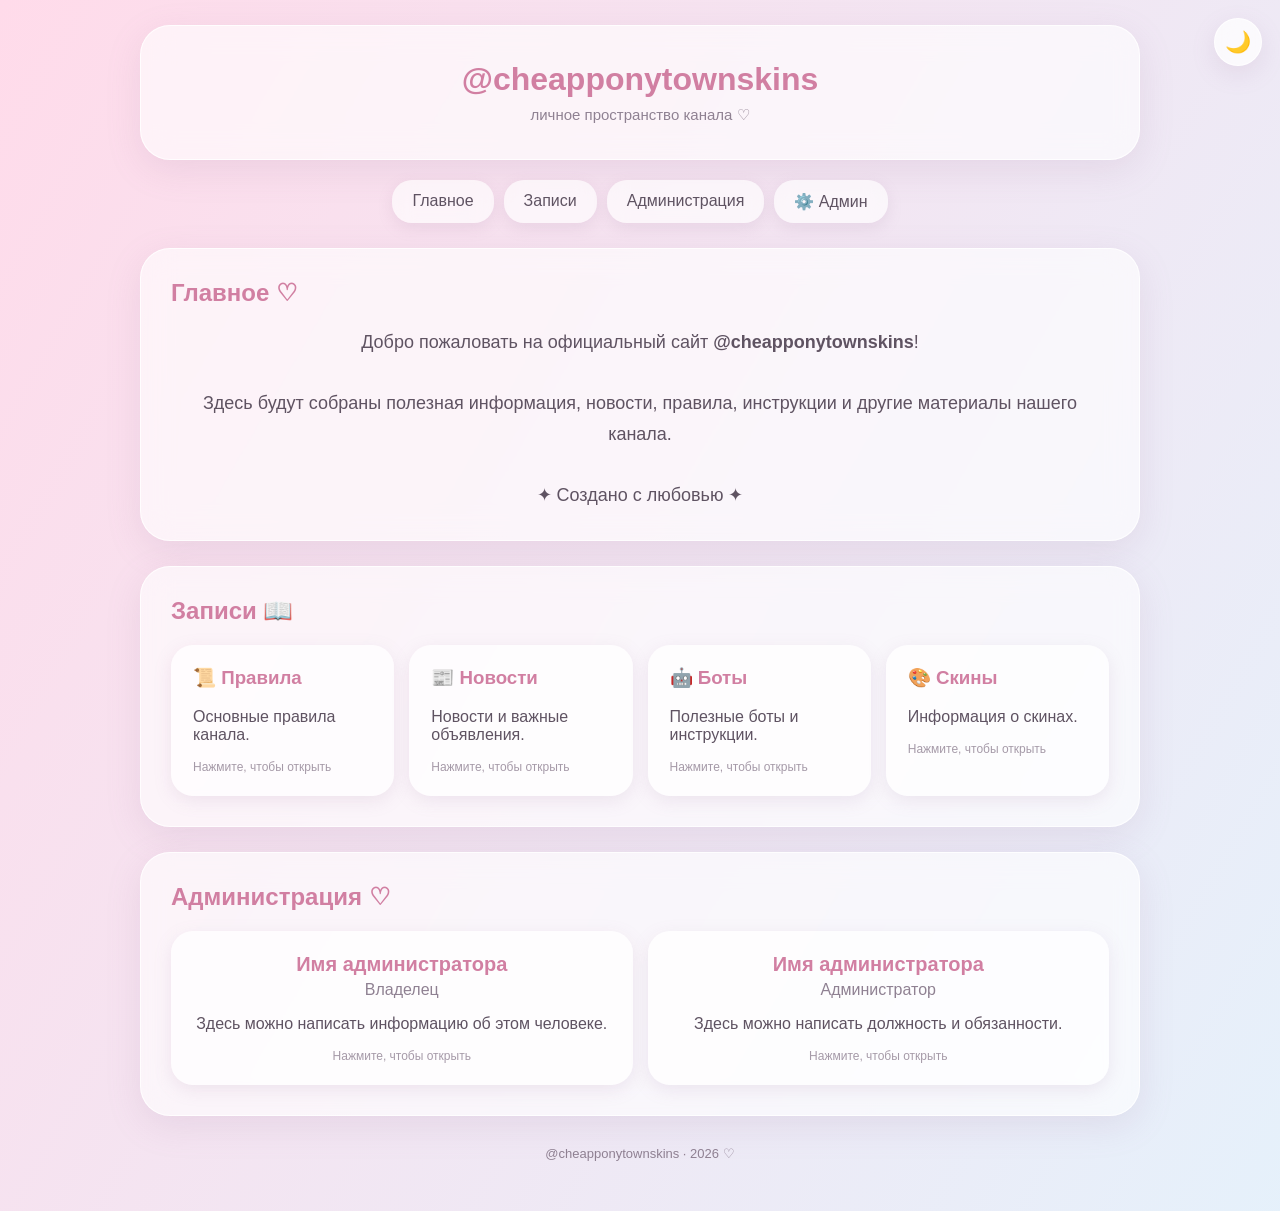
==== index.html @ 841c79da "Update index.html" ====
<!DOCTYPE html>
<html lang="ru">

<head>

<meta charset="UTF-8">
<meta name="viewport" content="width=device-width, initial-scale=1.0">

<title>@cheapponytownskins</title>

<style>

/* =========================
   ОСНОВНЫЕ ПЕРЕМЕННЫЕ
========================= */

* {
    box-sizing: border-box;
}

html {
    scroll-behavior: smooth;
}

:root {

    --bg1: #ffdbea;
    --bg2: #dff6ff;
    --bg3: #eadfff;
    --bg4: #ffe0ee;
    --bg5: #d8f5ff;

    --text: #5f5362;
    --primary: #d17fa2;
    --secondary: #8f8192;

    --glass: rgba(255,255,255,.62);
    --glass-strong: rgba(255,255,255,.75);

    --card: rgba(255,255,255,.72);

    --nav: rgba(255,255,255,.65);

    --popup: rgba(255,255,255,.92);

    --border: rgba(255,255,255,.8);

    --shadow: rgba(160,120,160,.15);
}


/* =========================
   ТЁМНАЯ ТЕМА
========================= */

body.dark {

    --bg1: #130708;
    --bg2: #21090d;
    --bg3: #2d0b10;
    --bg4: #180608;
    --bg5: #090909;

    --text: #dedede;

    --primary: #d65362;

    --secondary: #a9a9a9;

    --glass: rgba(25,25,25,.78);

    --glass-strong: rgba(35,35,35,.90);

    --card: rgba(75,75,75,.85);

    --nav: rgba(45,45,45,.90);

    --popup: rgba(28,28,28,.96);

    --border: rgba(110,110,110,.35);

    --shadow: rgba(0,0,0,.45);
}


/* =========================
   BODY
========================= */

body {

    margin: 0;

    min-height: 100vh;

    font-family: Arial, sans-serif;

    color: var(--text);

    background:
        linear-gradient(
            120deg,
            var(--bg1),
            var(--bg2),
            var(--bg3),
            var(--bg4),
            var(--bg5)
        );

    background-size: 500% 500%;

    animation: waterfall 18s ease infinite;

    transition:
        background .5s,
        color .5s;
}


@keyframes waterfall {

    0% {
        background-position: 0% 50%;
    }

    50% {
        background-position: 100% 50%;
    }

    100% {
        background-position: 0% 50%;
    }

}


/* =========================
   КНОПКА ТЕМЫ
========================= */

.theme-button {

    position: fixed;

    top: 18px;
    right: 18px;

    z-index: 10000;

    width: 48px;
    height: 48px;

    border: 1px solid var(--border);

    border-radius: 50%;

    background: var(--glass-strong);

    backdrop-filter: blur(15px);

    box-shadow:
        0 8px 25px var(--shadow);

    cursor: pointer;

    font-size: 21px;

    transition: .3s;
}


.theme-button:hover {

    transform:
        rotate(15deg)
        scale(1.08);
}


/* =========================
   СТРАНИЦА
========================= */

.page {

    width: min(1000px, 92%);

    margin: auto;

    padding: 25px 0 50px;
}


/* =========================
   HEADER
========================= */

header {

    text-align: center;

    padding: 35px 20px;

    margin-bottom: 20px;

    background: var(--glass);

    border: 1px solid var(--border);

    border-radius: 30px;

    box-shadow:
        0 10px 35px var(--shadow);

    backdrop-filter: blur(15px);
}


.logo {

    font-size: 32px;

    font-weight: bold;

    color: var(--primary);

    margin-bottom: 8px;
}


.subtitle {

    color: var(--secondary);

    font-size: 15px;
}


/* =========================
   НАВИГАЦИЯ
========================= */

nav {

    display: flex;

    justify-content: center;

    flex-wrap: wrap;

    gap: 10px;

    margin: 20px 0;
}


nav a {

    text-decoration: none;

    color: var(--text);

    background: var(--nav);

    padding: 12px 20px;

    border-radius: 20px;

    transition: .25s;

    box-shadow:
        0 5px 15px var(--shadow);

    backdrop-filter: blur(10px);
}


nav a:hover {

    transform:
        translateY(-3px);

    background:
        var(--glass-strong);

    color:
        var(--primary);
}


/* =========================
   СЕКЦИИ
========================= */

section {

    margin-top: 25px;

    padding: 30px;

    background: var(--glass);

    border: 1px solid var(--border);

    border-radius: 30px;

    box-shadow:
        0 10px 35px var(--shadow);

    backdrop-filter: blur(15px);
}


h2 {

    margin-top: 0;

    color: var(--primary);
}


.welcome {

    text-align: center;

    font-size: 18px;

    line-height: 1.7;
}


/* =========================
   КАРТОЧКИ
========================= */

.cards {

    display: grid;

    grid-template-columns:
        repeat(
            auto-fit,
            minmax(220px, 1fr)
        );

    gap: 15px;
}


.card {

    padding: 22px;

    background: var(--card);

    border-radius: 22px;

    transition: .3s;

    cursor: pointer;

    box-shadow:
        0 5px 18px var(--shadow);
}


.card:hover {

    transform:
        translateY(-5px);

    box-shadow:
        0 12px 28px var(--shadow);
}


.card h3 {

    margin-top: 0;

    color: var(--primary);
}


.card::after {

    content:
        "Нажмите, чтобы открыть";

    display: block;

    margin-top: 15px;

    font-size: 12px;

    color: var(--secondary);

    opacity: .8;
}


/* =========================
   АДМИНИСТРАЦИЯ
========================= */

.admin {

    text-align: center;
}


.admin-name {

    font-size: 20px;

    font-weight: bold;

    color: var(--primary);
}


.position {

    margin-top: 5px;

    color: var(--secondary);
}


/* =========================
   ВСПЛЫВАЮЩЕЕ ОКНО
========================= */

.popup {

    position: fixed;

    inset: 0;

    display: none;

    align-items: center;

    justify-content: center;

    padding: 20px;

    z-index: 9999;

    background:
        rgba(0,0,0,.28);

    backdrop-filter:
        blur(12px);
}


.popup.active {

    display: flex;
}


.popup-window {

    width:
        min(750px, 100%);

    max-height:
        85vh;

    overflow: hidden;

    background:
        var(--popup);

    border:
        1px solid var(--border);

    border-radius:
        30px;

    box-shadow:
        0 20px 70px var(--shadow);

    backdrop-filter:
        blur(25px);

    animation:
        popupOpen .25s ease;
}


@keyframes popupOpen {

    from {

        opacity: 0;

        transform:
            scale(.9)
            translateY(20px);
    }

    to {

        opacity: 1;

        transform:
            scale(1)
            translateY(0);
    }

}


.popup-header {

    display: flex;

    align-items: center;

    justify-content: space-between;

    padding: 20px 25px;

    border-bottom:
        1px solid var(--border);
}


.popup-title {

    margin: 0;

    color: var(--primary);

    font-size: 22px;
}


.close {

    width: 38px;

    height: 38px;

    border: none;

    border-radius: 50%;

    background: var(--card);

    color: var(--text);

    font-size: 20px;

    cursor: pointer;

    transition: .2s;
}


.close:hover {

    background: var(--primary);

    color: white;

    transform:
        rotate(90deg);
}


.popup-content {

    padding: 25px;

    overflow-y: auto;

    max-height:
        calc(85vh - 85px);

    line-height: 1.75;

    font-size: 15px;

    color: var(--text);
}


.rules h4 {

    color: var(--primary);

    margin-bottom: 5px;
}


.rules p {

    margin-top: 5px;
}


.rule-number {

    color: var(--primary);

    font-weight: bold;
}


/* =========================
   АДМИН-ВХОД
========================= */

.admin-login {

    position: fixed;

    inset: 0;

    display: none;

    align-items: center;

    justify-content: center;

    z-index: 20000;

    padding: 20px;

    background:
        rgba(0,0,0,.35);

    backdrop-filter:
        blur(15px);
}


.admin-login.active {

    display: flex;
}


.admin-login-box {

    position: relative;

    width:
        min(400px, 100%);

    padding: 30px;

    text-align: center;

    border-radius: 28px;

    background:
        var(--popup);

    border:
        1px solid var(--border);

    box-shadow:
        0 20px 70px var(--shadow);
}


.admin-login-box h2 {

    color: var(--primary);

    margin-top: 0;
}


.admin-login-box p {

    color: var(--secondary);
}


.admin-login-box input {

    width: 100%;

    padding: 14px;

    margin-top: 10px;

    border: none;

    outline: none;

    border-radius: 15px;

    background: var(--card);

    color: var(--text);

    font-size: 15px;
}


.admin-login-button {

    width: 100%;

    padding: 13px;

    margin-top: 15px;

    border: none;

    border-radius: 18px;

    background: var(--primary);

    color: white;

    cursor: pointer;

    font-size: 15px;
}


.admin-close {

    position: absolute;

    top: 12px;

    right: 12px;

    width: 35px;

    height: 35px;

    border: none;

    border-radius: 50%;

    background: var(--card);

    color: var(--text);

    cursor: pointer;

    font-size: 20px;
}


.admin-error {

    display: none;

    margin-top: 12px;

    color: #d65362;

    font-size: 14px;
}


/* =========================
   FOOTER
========================= */

footer {

    text-align: center;

    padding: 30px 10px 0;

    color: var(--secondary);

    font-size: 13px;
}


/* =========================
   МОБИЛЬНАЯ ВЕРСИЯ
========================= */

@media(max-width:600px) {

    .page {
        width: 94%;
    }

    .logo {
        font-size: 25px;
    }

    section {
        padding: 22px;
        border-radius: 24px;
    }

    nav a {
        padding: 10px 15px;
    }

    .theme-button {

        top: 12px;
        right: 12px;

        width: 44px;
        height: 44px;
    }

    .popup {
        padding: 10px;
    }

    .popup-window {
        border-radius: 24px;
    }

    .popup-content {

        padding: 20px;

        font-size: 14px;
    }

}

</style>

</head>


<body>


<!-- =========================
     КНОПКА ТЕМЫ
========================= -->

<button
    class="theme-button"
    id="themeButton"
    onclick="toggleTheme()">

    🌙

</button>



<div class="page">


<!-- =========================
     HEADER
========================= -->

<header>

    <div class="logo">
        @cheapponytownskins
    </div>

    <div class="subtitle">
        личное пространство канала ♡
    </div>

</header>



<!-- =========================
     НАВИГАЦИЯ
========================= -->

<nav>

    <a href="#home">
        Главное
    </a>

    <a href="#posts">
        Записи
    </a>

    <a href="#admins">
        Администрация
    </a>

    <a
        href="#"
        onclick="openAdminLogin(); return false;">

        ⚙️ Админ

    </a>

</nav>



<!-- =========================
     ГЛАВНАЯ
========================= -->

<section id="home">

    <h2>
        Главное ♡
    </h2>

    <div class="welcome">

        Добро пожаловать на официальный сайт
        <b>@cheapponytownskins</b>!

        <br><br>

        Здесь будут собраны полезная информация,
        новости, правила, инструкции и другие
        материалы нашего канала.

        <br><br>

        ✦ Создано с любовью ✦

    </div>

</section>



<!-- =========================
     ЗАПИСИ
========================= -->

<section id="posts">

    <h2>
        Записи 📖
    </h2>


    <div class="cards">


        <!-- ПРАВИЛА -->

        <div
            class="card"
            onclick="openPopup('rules')">

            <h3>
                📜 Правила
            </h3>

            <p>
                Основные правила канала.
            </p>

        </div>



        <!-- НОВОСТИ -->

        <div
            class="card"
            onclick="openPopup('news')">

            <h3>
                📰 Новости
            </h3>

            <p>
                Новости и важные объявления.
            </p>

        </div>



        <!-- БОТЫ -->

        <div
            class="card"
            onclick="openPopup('bots')">

            <h3>
                🤖 Боты
            </h3>

            <p>
                Полезные боты и инструкции.
            </p>

        </div>



        <!-- СКИНЫ -->

        <div
            class="card"
            onclick="openPopup('skins')">

            <h3>
                🎨 Скины
            </h3>

            <p>
                Информация о скинах.
            </p>

        </div>


    </div>

</section>



<!-- =========================
     АДМИНИСТРАЦИЯ
========================= -->

<section id="admins">

    <h2>
        Администрация ♡
    </h2>


    <div class="cards">


        <div class="card admin">

            <div class="admin-name">
                Имя администратора
            </div>

            <div class="position">
                Владелец
            </div>

            <p>
                Здесь можно написать информацию
                об этом человеке.
            </p>

        </div>



        <div class="card admin">

            <div class="admin-name">
                Имя администратора
            </div>

            <div class="position">
                Администратор
            </div>

            <p>
                Здесь можно написать должность
                и обязанности.
            </p>

        </div>


    </div>

</section>



<footer>

    @cheapponytownskins · 2026 ♡

</footer>


</div>



<!-- =========================
     ОКНО КАРТОЧЕК
========================= -->

<div
    class="popup"
    id="popup"
    onclick="closeOutside(event)">


    <div class="popup-window">


        <div class="popup-header">

            <h3
                class="popup-title"
                id="popupTitle">
            </h3>


            <button
                class="close"
                onclick="closePopup()">

                ×

            </button>

        </div>


        <div
            class="popup-content"
            id="popupContent">
        </div>


    </div>

</div>



<!-- =========================
     АДМИН-ВХОД
========================= -->

<div
    id="adminLogin"
    class="admin-login">


    <div class="admin-login-box">


        <button
            class="admin-close"
            onclick="closeAdminLogin
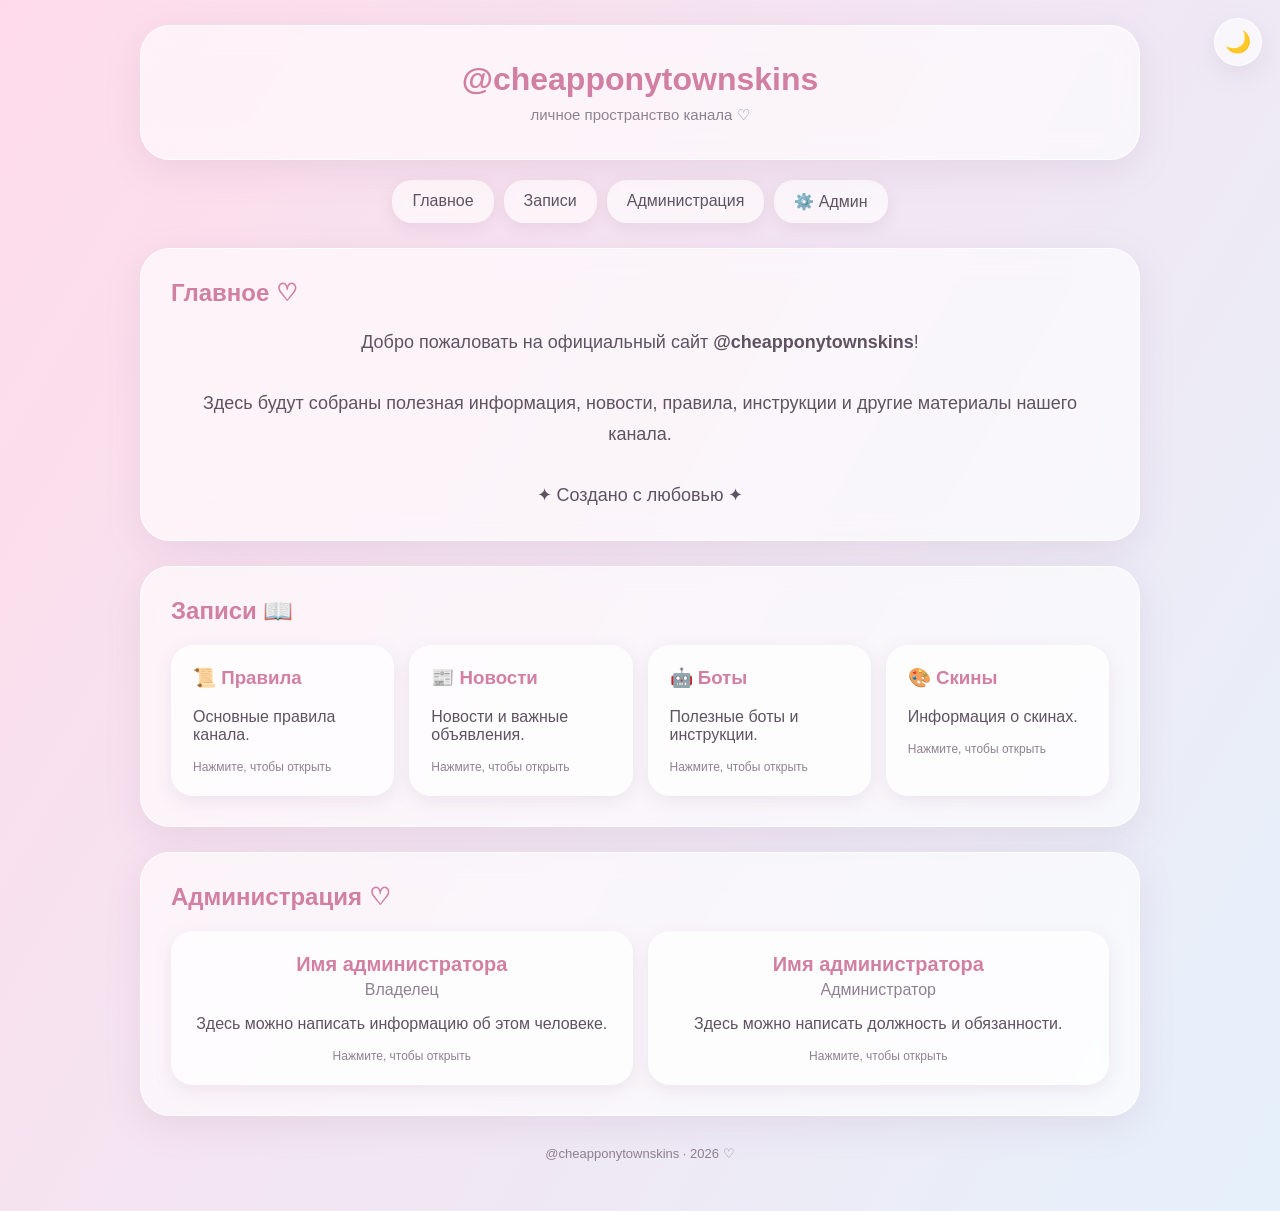
==== commit 4ba9d61c: "Update index.html" ====
--- a/index.html
+++ b/index.html
@@ -1,6 +1,5 @@
 <!DOCTYPE html>
 <html lang="ru">
-
 <head>
 
 <meta charset="UTF-8">
@@ -10,10 +9,6 @@
 
 <style>
 
-/* =========================
-   ОСНОВНЫЕ ПЕРЕМЕННЫЕ
-========================= */
-
 * {
     box-sizing: border-box;
 }
@@ -24,78 +19,53 @@
 
 :root {
 
-    --bg1: #ffdbea;
-    --bg2: #dff6ff;
-    --bg3: #eadfff;
-    --bg4: #ffe0ee;
-    --bg5: #d8f5ff;
-
-    --text: #5f5362;
-    --primary: #d17fa2;
-    --secondary: #8f8192;
-
-    --glass: rgba(255,255,255,.62);
-    --glass-strong: rgba(255,255,255,.75);
-
-    --card: rgba(255,255,255,.72);
-
-    --nav: rgba(255,255,255,.65);
-
-    --popup: rgba(255,255,255,.92);
-
-    --border: rgba(255,255,255,.8);
-
-    --shadow: rgba(160,120,160,.15);
-}
-
-
-/* =========================
-   ТЁМНАЯ ТЕМА
-========================= */
+    --bg1:#ffdbea;
+    --bg2:#dff6ff;
+    --bg3:#eadfff;
+    --bg4:#ffe0ee;
+    --bg5:#d8f5ff;
+
+    --text:#5f5362;
+    --primary:#d17fa2;
+    --secondary:#8f8192;
+
+    --glass:rgba(255,255,255,.62);
+    --card:rgba(255,255,255,.72);
+    --popup:rgba(255,255,255,.94);
+
+    --border:rgba(255,255,255,.8);
+    --shadow:rgba(160,120,160,.15);
+}
 
 body.dark {
 
-    --bg1: #130708;
-    --bg2: #21090d;
-    --bg3: #2d0b10;
-    --bg4: #180608;
-    --bg5: #090909;
-
-    --text: #dedede;
-
-    --primary: #d65362;
-
-    --secondary: #a9a9a9;
-
-    --glass: rgba(25,25,25,.78);
-
-    --glass-strong: rgba(35,35,35,.90);
-
-    --card: rgba(75,75,75,.85);
-
-    --nav: rgba(45,45,45,.90);
-
-    --popup: rgba(28,28,28,.96);
-
-    --border: rgba(110,110,110,.35);
-
-    --shadow: rgba(0,0,0,.45);
-}
-
-
-/* =========================
-   BODY
-========================= */
+    --bg1:#130708;
+    --bg2:#21090d;
+    --bg3:#2d0b10;
+    --bg4:#180608;
+    --bg5:#090909;
+
+    --text:#dedede;
+    --primary:#d65362;
+    --secondary:#aaa;
+
+    --glass:rgba(25,25,25,.82);
+    --card:rgba(75,75,75,.88);
+    --popup:rgba(28,28,28,.97);
+
+    --border:rgba(120,120,120,.35);
+    --shadow:rgba(0,0,0,.5);
+}
 
 body {
 
-    margin: 0;
-
-    min-height: 100vh;
-
-    font-family: Arial, sans-serif;
-
-    color: var(--text);
+    margin:0;
+
+    min-height:100vh;
+
+    font-family:Arial,sans-serif;
+
+    color:var(--text);
 
     background:
         linear-gradient(
@@ -107,30 +77,26 @@
             var(--bg5)
         );
 
-    background-size: 500% 500%;
-
-    animation: waterfall 18s ease infinite;
-
-    transition:
-        background .5s,
-        color .5s;
-}
-
-
-@keyframes waterfall {
+    background-size:500% 500%;
+
+    animation:bgAnimation 18s ease infinite;
+
+    transition:.4s;
+}
+
+@keyframes bgAnimation {
 
     0% {
-        background-position: 0% 50%;
+        background-position:0% 50%;
     }
 
     50% {
-        background-position: 100% 50%;
+        background-position:100% 50%;
     }
 
     100% {
-        background-position: 0% 50%;
-    }
-
+        background-position:0% 50%;
+    }
 }
 
 
@@ -138,56 +104,55 @@
    КНОПКА ТЕМЫ
 ========================= */
 
-.theme-button {
-
-    position: fixed;
-
-    top: 18px;
-    right: 18px;
-
-    z-index: 10000;
-
-    width: 48px;
-    height: 48px;
-
-    border: 1px solid var(--border);
-
-    border-radius: 50%;
-
-    background: var(--glass-strong);
-
-    backdrop-filter: blur(15px);
+#themeButton {
+
+    position:fixed;
+
+    top:18px;
+    right:18px;
+
+    z-index:10000;
+
+    width:48px;
+    height:48px;
+
+    border:1px solid var(--border);
+
+    border-radius:50%;
+
+    background:var(--glass);
+
+    color:var(--text);
+
+    font-size:21px;
+
+    cursor:pointer;
+
+    backdrop-filter:blur(15px);
 
     box-shadow:
         0 8px 25px var(--shadow);
 
-    cursor: pointer;
-
-    font-size: 21px;
-
-    transition: .3s;
-}
-
-
-.theme-button:hover {
-
-    transform:
-        rotate(15deg)
-        scale(1.08);
+    transition:.3s;
+}
+
+#themeButton:hover {
+
+    transform:scale(1.08);
 }
 
 
 /* =========================
-   СТРАНИЦА
+   PAGE
 ========================= */
 
 .page {
 
-    width: min(1000px, 92%);
-
-    margin: auto;
-
-    padding: 25px 0 50px;
+    width:min(1000px,92%);
+
+    margin:auto;
+
+    padding:25px 0 50px;
 }
 
 
@@ -197,571 +162,461 @@
 
 header {
 
-    text-align: center;
-
-    padding: 35px 20px;
-
-    margin-bottom: 20px;
-
-    background: var(--glass);
-
-    border: 1px solid var(--border);
-
-    border-radius: 30px;
+    text-align:center;
+
+    padding:35px 20px;
+
+    margin-bottom:20px;
+
+    background:var(--glass);
+
+    border:1px solid var(--border);
+
+    border-radius:30px;
 
     box-shadow:
         0 10px 35px var(--shadow);
 
-    backdrop-filter: blur(15px);
-}
-
+    backdrop-filter:blur(15px);
+}
 
 .logo {
 
-    font-size: 32px;
-
-    font-weight: bold;
-
-    color: var(--primary);
-
-    margin-bottom: 8px;
-}
-
+    font-size:32px;
+
+    font-weight:bold;
+
+    color:var(--primary);
+
+    margin-bottom:8px;
+}
 
 .subtitle {
 
-    color: var(--secondary);
-
-    font-size: 15px;
+    color:var(--secondary);
+
+    font-size:15px;
 }
 
 
 /* =========================
-   НАВИГАЦИЯ
+   NAV
 ========================= */
 
 nav {
 
-    display: flex;
-
-    justify-content: center;
-
-    flex-wrap: wrap;
-
-    gap: 10px;
-
-    margin: 20px 0;
-}
-
+    display:flex;
+
+    justify-content:center;
+
+    flex-wrap:wrap;
+
+    gap:10px;
+
+    margin:20px 0;
+}
 
 nav a {
 
-    text-decoration: none;
-
-    color: var(--text);
-
-    background: var(--nav);
-
-    padding: 12px 20px;
-
-    border-radius: 20px;
-
-    transition: .25s;
+    text-decoration:none;
+
+    color:var(--text);
+
+    background:var(--glass);
+
+    padding:12px 20px;
+
+    border-radius:20px;
 
     box-shadow:
         0 5px 15px var(--shadow);
 
-    backdrop-filter: blur(10px);
-}
-
+    backdrop-filter:blur(10px);
+
+    transition:.25s;
+}
 
 nav a:hover {
 
-    transform:
-        translateY(-3px);
-
-    background:
-        var(--glass-strong);
-
-    color:
-        var(--primary);
+    transform:translateY(-3px);
+
+    color:var(--primary);
 }
 
 
 /* =========================
-   СЕКЦИИ
+   SECTIONS
 ========================= */
 
 section {
 
-    margin-top: 25px;
-
-    padding: 30px;
-
-    background: var(--glass);
-
-    border: 1px solid var(--border);
-
-    border-radius: 30px;
+    margin-top:25px;
+
+    padding:30px;
+
+    background:var(--glass);
+
+    border:1px solid var(--border);
+
+    border-radius:30px;
 
     box-shadow:
         0 10px 35px var(--shadow);
 
-    backdrop-filter: blur(15px);
-}
-
+    backdrop-filter:blur(15px);
+}
 
 h2 {
 
-    margin-top: 0;
-
-    color: var(--primary);
-}
-
+    margin-top:0;
+
+    color:var(--primary);
+}
 
 .welcome {
 
-    text-align: center;
-
-    font-size: 18px;
-
-    line-height: 1.7;
+    text-align:center;
+
+    font-size:18px;
+
+    line-height:1.7;
 }
 
 
 /* =========================
-   КАРТОЧКИ
+   CARDS
 ========================= */
 
 .cards {
 
-    display: grid;
+    display:grid;
 
     grid-template-columns:
         repeat(
             auto-fit,
-            minmax(220px, 1fr)
+            minmax(220px,1fr)
         );
 
-    gap: 15px;
-}
-
+    gap:15px;
+}
 
 .card {
 
-    padding: 22px;
-
-    background: var(--card);
-
-    border-radius: 22px;
-
-    transition: .3s;
-
-    cursor: pointer;
+    padding:22px;
+
+    background:var(--card);
+
+    border-radius:22px;
+
+    cursor:pointer;
+
+    transition:.3s;
 
     box-shadow:
         0 5px 18px var(--shadow);
 }
 
-
 .card:hover {
 
-    transform:
-        translateY(-5px);
+    transform:translateY(-5px);
 
     box-shadow:
         0 12px 28px var(--shadow);
 }
 
-
 .card h3 {
 
-    margin-top: 0;
-
-    color: var(--primary);
-}
-
+    margin-top:0;
+
+    color:var(--primary);
+}
 
 .card::after {
 
-    content:
-        "Нажмите, чтобы открыть";
-
-    display: block;
-
-    margin-top: 15px;
-
-    font-size: 12px;
-
-    color: var(--secondary);
-
-    opacity: .8;
+    content:"Нажмите, чтобы открыть";
+
+    display:block;
+
+    margin-top:15px;
+
+    color:var(--secondary);
+
+    font-size:12px;
 }
 
 
 /* =========================
-   АДМИНИСТРАЦИЯ
+   ADMIN
 ========================= */
 
 .admin {
 
-    text-align: center;
-}
-
+    text-align:center;
+}
 
 .admin-name {
 
-    font-size: 20px;
-
-    font-weight: bold;
-
-    color: var(--primary);
-}
-
+    font-size:20px;
+
+    font-weight:bold;
+
+    color:var(--primary);
+}
 
 .position {
 
-    margin-top: 5px;
-
-    color: var(--secondary);
+    margin-top:5px;
+
+    color:var(--secondary);
 }
 
 
 /* =========================
-   ВСПЛЫВАЮЩЕЕ ОКНО
+   POPUP
 ========================= */
 
 .popup {
 
-    position: fixed;
-
-    inset: 0;
-
-    display: none;
-
-    align-items: center;
-
-    justify-content: center;
-
-    padding: 20px;
-
-    z-index: 9999;
-
-    background:
-        rgba(0,0,0,.28);
-
-    backdrop-filter:
-        blur(12px);
-}
-
+    position:fixed;
+
+    inset:0;
+
+    display:none;
+
+    align-items:center;
+
+    justify-content:center;
+
+    padding:20px;
+
+    z-index:9000;
+
+    background:rgba(0,0,0,.3);
+
+    backdrop-filter:blur(12px);
+}
 
 .popup.active {
 
-    display: flex;
-}
-
+    display:flex;
+}
 
 .popup-window {
 
-    width:
-        min(750px, 100%);
-
-    max-height:
-        85vh;
-
-    overflow: hidden;
-
-    background:
-        var(--popup);
-
-    border:
-        1px solid var(--border);
-
-    border-radius:
-        30px;
+    width:min(750px,100%);
+
+    max-height:85vh;
+
+    overflow:hidden;
+
+    background:var(--popup);
+
+    border:1px solid var(--border);
+
+    border-radius:30px;
 
     box-shadow:
         0 20px 70px var(--shadow);
-
-    backdrop-filter:
-        blur(25px);
-
-    animation:
-        popupOpen .25s ease;
-}
-
-
-@keyframes popupOpen {
-
-    from {
-
-        opacity: 0;
-
-        transform:
-            scale(.9)
-            translateY(20px);
-    }
-
-    to {
-
-        opacity: 1;
-
-        transform:
-            scale(1)
-            translateY(0);
-    }
-
-}
-
+}
 
 .popup-header {
 
-    display: flex;
-
-    align-items: center;
-
-    justify-content: space-between;
-
-    padding: 20px 25px;
+    display:flex;
+
+    align-items:center;
+
+    justify-content:space-between;
+
+    padding:20px 25px;
 
     border-bottom:
         1px solid var(--border);
 }
 
-
 .popup-title {
 
-    margin: 0;
-
-    color: var(--primary);
-
-    font-size: 22px;
-}
-
+    margin:0;
+
+    color:var(--primary);
+}
 
 .close {
 
-    width: 38px;
-
-    height: 38px;
-
-    border: none;
-
-    border-radius: 50%;
-
-    background: var(--card);
-
-    color: var(--text);
-
-    font-size: 20px;
-
-    cursor: pointer;
-
-    transition: .2s;
-}
-
-
-.close:hover {
-
-    background: var(--primary);
-
-    color: white;
-
-    transform:
-        rotate(90deg);
-}
-
+    width:38px;
+
+    height:38px;
+
+    border:0;
+
+    border-radius:50%;
+
+    background:var(--card);
+
+    color:var(--text);
+
+    font-size:20px;
+
+    cursor:pointer;
+}
 
 .popup-content {
 
-    padding: 25px;
-
-    overflow-y: auto;
+    padding:25px;
+
+    overflow-y:auto;
 
     max-height:
-        calc(85vh - 85px);
-
-    line-height: 1.75;
-
-    font-size: 15px;
-
-    color: var(--text);
-}
-
+        calc(85vh - 80px);
+
+    line-height:1.7;
+}
 
 .rules h4 {
 
-    color: var(--primary);
-
-    margin-bottom: 5px;
-}
-
-
-.rules p {
-
-    margin-top: 5px;
-}
-
+    color:var(--primary);
+
+    margin-bottom:5px;
+}
 
 .rule-number {
 
-    color: var(--primary);
-
-    font-weight: bold;
+    color:var(--primary);
+
+    font-weight:bold;
 }
 
 
 /* =========================
-   АДМИН-ВХОД
+   ADMIN LOGIN
 ========================= */
 
-.admin-login {
-
-    position: fixed;
-
-    inset: 0;
-
-    display: none;
-
-    align-items: center;
-
-    justify-content: center;
-
-    z-index: 20000;
-
-    padding: 20px;
-
-    background:
-        rgba(0,0,0,.35);
-
-    backdrop-filter:
-        blur(15px);
-}
-
-
-.admin-login.active {
-
-    display: flex;
-}
-
-
-.admin-login-box {
-
-    position: relative;
-
-    width:
-        min(400px, 100%);
-
-    padding: 30px;
-
-    text-align: center;
-
-    border-radius: 28px;
-
-    background:
-        var(--popup);
-
-    border:
-        1px solid var(--border);
+#adminLogin {
+
+    position:fixed;
+
+    inset:0;
+
+    display:none;
+
+    align-items:center;
+
+    justify-content:center;
+
+    z-index:15000;
+
+    background:rgba(0,0,0,.4);
+
+    backdrop-filter:blur(15px);
+
+    padding:20px;
+}
+
+#adminLogin.active {
+
+    display:flex;
+}
+
+.admin-box {
+
+    width:min(400px,100%);
+
+    padding:30px;
+
+    text-align:center;
+
+    background:var(--popup);
+
+    border:1px solid var(--border);
+
+    border-radius:28px;
 
     box-shadow:
         0 20px 70px var(--shadow);
-}
-
-
-.admin-login-box h2 {
-
-    color: var(--primary);
-
-    margin-top: 0;
-}
-
-
-.admin-login-box p {
-
-    color: var(--secondary);
-}
-
-
-.admin-login-box input {
-
-    width: 100%;
-
-    padding: 14px;
-
-    margin-top: 10px;
-
-    border: none;
-
-    outline: none;
-
-    border-radius: 15px;
-
-    background: var(--card);
-
-    color: var(--text);
-
-    font-size: 15px;
-}
-
-
-.admin-login-button {
-
-    width: 100%;
-
-    padding: 13px;
-
-    margin-top: 15px;
-
-    border: none;
-
-    border-radius: 18px;
-
-    background: var(--primary);
-
-    color: white;
-
-    cursor: pointer;
-
-    font-size: 15px;
-}
-
+
+    position:relative;
+}
+
+.admin-box h2 {
+
+    margin-top:0;
+}
+
+.admin-box input {
+
+    width:100%;
+
+    padding:14px;
+
+    border:0;
+
+    outline:0;
+
+    border-radius:15px;
+
+    background:var(--card);
+
+    color:var(--text);
+
+    margin-top:10px;
+
+    font-size:15px;
+}
+
+.admin-button {
+
+    width:100%;
+
+    padding:14px;
+
+    border:0;
+
+    border-radius:18px;
+
+    background:var(--primary);
+
+    color:white;
+
+    cursor:pointer;
+
+    margin-top:15px;
+
+    font-size:15px;
+}
 
 .admin-close {
 
-    position: absolute;
-
-    top: 12px;
-
-    right: 12px;
-
-    width: 35px;
-
-    height: 35px;
-
-    border: none;
-
-    border-radius: 50%;
-
-    background: var(--card);
-
-    color: var(--text);
-
-    cursor: pointer;
-
-    font-size: 20px;
-}
-
-
-.admin-error {
-
-    display: none;
-
-    margin-top: 12px;
-
-    color: #d65362;
-
-    font-size: 14px;
+    position:absolute;
+
+    top:12px;
+
+    right:12px;
+
+    width:35px;
+
+    height:35px;
+
+    border:0;
+
+    border-radius:50%;
+
+    background:var(--card);
+
+    color:var(--text);
+
+    cursor:pointer;
+
+    font-size:20px;
+}
+
+#error {
+
+    display:none;
+
+    color:#d65362;
+
+    margin-top:12px;
+
+    font-size:14px;
 }
 
 
@@ -771,61 +626,50 @@
 
 footer {
 
-    text-align: center;
-
-    padding: 30px 10px 0;
-
-    color: var(--secondary);
-
-    font-size: 13px;
+    text-align:center;
+
+    padding:30px 10px 0;
+
+    color:var(--secondary);
+
+    font-size:13px;
 }
 
 
 /* =========================
-   МОБИЛЬНАЯ ВЕРСИЯ
+   MOBILE
 ========================= */
 
 @media(max-width:600px) {
 
     .page {
-        width: 94%;
+        width:94%;
     }
 
     .logo {
-        font-size: 25px;
+        font-size:25px;
     }
 
     section {
-        padding: 22px;
-        border-radius: 24px;
+        padding:22px;
+        border-radius:24px;
     }
 
     nav a {
-        padding: 10px 15px;
-    }
-
-    .theme-button {
-
-        top: 12px;
-        right: 12px;
-
-        width: 44px;
-        height: 44px;
+        padding:10px 15px;
+    }
+
+    #themeButton {
+
+        top:12px;
+        right:12px;
+
+        width:44px;
+        height:44px;
     }
 
     .popup {
-        padding: 10px;
-    }
-
-    .popup-window {
-        border-radius: 24px;
-    }
-
-    .popup-content {
-
-        padding: 20px;
-
-        font-size: 14px;
+        padding:10px;
     }
 
 }
@@ -839,13 +683,12 @@
 
 
 <!-- =========================
-     КНОПКА ТЕМЫ
+     THEME
 ========================= -->
 
 <button
-    class="theme-button"
     id="themeButton"
-    onclick="toggleTheme()">
+    type="button">
 
     🌙
 
@@ -856,300 +699,761 @@
 <div class="page">
 
 
+<header>
+
+<div class="logo">
+@cheapponytownskins
+</div>
+
+<div class="subtitle">
+личное пространство канала ♡
+</div>
+
+</header>
+
+
+
+<nav>
+
+<a href="#home">
+Главное
+</a>
+
+<a href="#posts">
+Записи
+</a>
+
+<a href="#admins">
+Администрация
+</a>
+
+<a
+    href="admin.html">
+
+⚙️ Админ
+
+</a>
+
+</nav>
+
+
+
+<section id="home">
+
+<h2>
+Главное ♡
+</h2>
+
+<div class="welcome">
+
+Добро пожаловать на официальный сайт
+<b>@cheapponytownskins</b>!
+
+<br><br>
+
+Здесь будут собраны полезная информация,
+новости, правила, инструкции и другие
+материалы нашего канала.
+
+<br><br>
+
+✦ Создано с любовью ✦
+
+</div>
+
+</section>
+
+
+
+<section id="posts">
+
+<h2>
+Записи 📖
+</h2>
+
+
+<div class="cards">
+
+
+<div
+    class="card"
+    data-popup="rules">
+
+<h3>
+📜 Правила
+</h3>
+
+<p>
+Основные правила канала.
+</p>
+
+</div>
+
+
+
+<div
+    class="card"
+    data-popup="news">
+
+<h3>
+📰 Новости
+</h3>
+
+<p>
+Новости и важные объявления.
+</p>
+
+</div>
+
+
+
+<div
+    class="card"
+    data-popup="bots">
+
+<h3>
+🤖 Боты
+</h3>
+
+<p>
+Полезные боты и инструкции.
+</p>
+
+</div>
+
+
+
+<div
+    class="card"
+    data-popup="skins">
+
+<h3>
+🎨 Скины
+</h3>
+
+<p>
+Информация о скинах.
+</p>
+
+</div>
+
+
+</div>
+
+</section>
+
+
+
+<section id="admins">
+
+<h2>
+Администрация ♡
+</h2>
+
+
+<div class="cards">
+
+
+<div class="card admin">
+
+<div class="admin-name">
+Имя администратора
+</div>
+
+<div class="position">
+Владелец
+</div>
+
+<p>
+Здесь можно написать информацию
+об этом человеке.
+</p>
+
+</div>
+
+
+
+<div class="card admin">
+
+<div class="admin-name">
+Имя администратора
+</div>
+
+<div class="position">
+Администратор
+</div>
+
+<p>
+Здесь можно написать должность
+и обязанности.
+</p>
+
+</div>
+
+
+</div>
+
+</section>
+
+
+
+<footer>
+
+@cheapponytownskins · 2026 ♡
+
+</footer>
+
+
+</div>
+
+
+
 <!-- =========================
-     HEADER
+     POPUP
 ========================= -->
 
-<header>
-
-    <div class="logo">
-        @cheapponytownskins
-    </div>
-
-    <div class="subtitle">
-        личное пространство канала ♡
-    </div>
-
-</header>
+<div
+    id="popup"
+    class="popup">
+
+<div class="popup-window">
+
+<div class="popup-header">
+
+<h3
+    id="popupTitle"
+    class="popup-title">
+</h3>
+
+<button
+    id="closePopup"
+    class="close"
+    type="button">
+
+×
+    
+</button>
+
+</div>
+
+<div
+    id="popupContent"
+    class="popup-content">
+</div>
+
+</div>
+
+</div>
 
 
 
 <!-- =========================
-     НАВИГАЦИЯ
+     ADMIN LOGIN
 ========================= -->
 
-<nav>
-
-    <a href="#home">
-        Главное
-    </a>
-
-    <a href="#posts">
-        Записи
-    </a>
-
-    <a href="#admins">
-        Администрация
-    </a>
-
-    <a
-        href="#"
-        onclick="openAdminLogin(); return false;">
-
-        ⚙️ Админ
-
-    </a>
-
-</nav>
-
-
-
-<!-- =========================
-     ГЛАВНАЯ
-========================= -->
-
-<section id="home">
-
-    <h2>
-        Главное ♡
-    </h2>
-
-    <div class="welcome">
-
-        Добро пожаловать на официальный сайт
-        <b>@cheapponytownskins</b>!
-
-        <br><br>
-
-        Здесь будут собраны полезная информация,
-        новости, правила, инструкции и другие
-        материалы нашего канала.
-
-        <br><br>
-
-        ✦ Создано с любовью ✦
-
-    </div>
-
-</section>
-
-
-
-<!-- =========================
-     ЗАПИСИ
-========================= -->
-
-<section id="posts">
-
-    <h2>
-        Записи 📖
-    </h2>
-
-
-    <div class="cards">
-
-
-        <!-- ПРАВИЛА -->
-
-        <div
-            class="card"
-            onclick="openPopup('rules')">
-
-            <h3>
-                📜 Правила
-            </h3>
-
-            <p>
-                Основные правила канала.
-            </p>
+<div
+    id="adminLogin">
+
+<div class="admin-box">
+
+
+<button
+    id="adminClose"
+    class="admin-close"
+    type="button">
+
+×
+
+</button>
+
+
+<h2>
+🔐 Вход
+</h2>
+
+<p>
+Введите пароль администратора
+</p>
+
+
+<input
+    id="adminPassword"
+    type="password"
+    placeholder="Пароль">
+
+
+<button
+    id="adminEnter"
+    class="admin-button"
+    type="button">
+
+Войти
+
+</button>
+
+
+<div id="error">
+Неверный пароль
+</div>
+
+
+</div>
+
+</div>
+
+
+
+<script>
+
+/* ==================================
+   ПЕРЕКЛЮЧЕНИЕ ТЕМЫ
+================================== */
+
+const themeButton =
+    document.getElementById(
+        "themeButton"
+    );
+
+
+function applyTheme() {
+
+    const theme =
+        localStorage.getItem(
+            "siteTheme"
+        );
+
+
+    if (theme === "dark") {
+
+        document.body.classList.add(
+            "dark"
+        );
+
+        themeButton.textContent =
+            "☀️";
+
+    } else {
+
+        document.body.classList.remove(
+            "dark"
+        );
+
+        themeButton.textContent =
+            "🌙";
+
+    }
+
+}
+
+
+themeButton.addEventListener(
+    "click",
+    function() {
+
+        const dark =
+            document.body.classList.contains(
+                "dark"
+            );
+
+
+        if (dark) {
+
+            localStorage.setItem(
+                "siteTheme",
+                "light"
+            );
+
+        } else {
+
+            localStorage.setItem(
+                "siteTheme",
+                "dark"
+            );
+
+        }
+
+
+        applyTheme();
+
+    }
+);
+
+
+applyTheme();
+
+
+
+/* ==================================
+   POPUP
+================================== */
+
+const popup =
+    document.getElementById(
+        "popup"
+    );
+
+const popupTitle =
+    document.getElementById(
+        "popupTitle"
+    );
+
+const popupContent =
+    document.getElementById(
+        "popupContent"
+    );
+
+const closePopupButton =
+    document.getElementById(
+        "closePopup"
+    );
+
+
+const popupData = {
+
+    rules: {
+
+        title:"📜 Правила канала",
+
+        content:`
+
+        <div class="rules">
+
+        <h4>1. Уважение</h4>
+
+        <p>
+        <span class="rule-number">01.</span>
+        Относитесь уважительно ко всем участникам
+        канала. Оскорбления, унижение и провокации
+        не приветствуются.
+        </p>
+
+
+        <h4>2. Запрещённый контент</h4>
+
+        <p>
+        <span class="rule-number">02.</span>
+        Не публикуйте материалы, которые нарушают
+        правила Telegram, Pony Town или законодательство.
+        </p>
+
+
+        <h4>3. Спам</h4>
+
+        <p>
+        <span class="rule-number">03.</span>
+        Не отправляйте большое количество одинаковых
+        сообщений или бессмысленных сообщений.
+        </p>
+
+
+        <h4>4. Реклама</h4>
+
+        <p>
+        <span class="rule-number">04.</span>
+        Реклама сторонних проектов разрешена
+        только с согласия администрации.
+        </p>
+
+
+        <h4>5. Конфликты</h4>
+
+        <p>
+        <span class="rule-number">05.</span>
+        Не устраивайте публичные конфликты.
+        При проблемах обратитесь к администрации.
+        </p>
+
+
+        <h4>6. Обсуждения</h4>
+
+        <p>
+        <span class="rule-number">06.</span>
+        Старайтесь придерживаться темы канала
+        и уважать мнение других участников.
+        </p>
+
+
+        <h4>7. Боты</h4>
+
+        <p>
+        <span class="rule-number">07.</span>
+        Используйте ботов по назначению.
+        </p>
+
+
+        <h4>8. Администрация</h4>
+
+        <p>
+        <span class="rule-number">08.</span>
+        Решения администрации необходимо уважать.
+        </p>
+
+
+        <h4>9. Личные данные</h4>
+
+        <p>
+        <span class="rule-number">09.</span>
+        Не публикуйте чужие личные данные без разрешения.
+        </p>
+
+
+        <h4>10. Главное правило ♡</h4>
+
+        <p>
+        <span class="rule-number">10.</span>
+        Будьте адекватными, уважайте других участников
+        и получайте удовольствие от общения.
+        </p>
 
         </div>
-
-
-
-        <!-- НОВОСТИ -->
-
-        <div
-            class="card"
-            onclick="openPopup('news')">
-
-            <h3>
-                📰 Новости
-            </h3>
-
-            <p>
-                Новости и важные объявления.
-            </p>
-
-        </div>
-
-
-
-        <!-- БОТЫ -->
-
-        <div
-            class="card"
-            onclick="openPopup('bots')">
-
-            <h3>
-                🤖 Боты
-            </h3>
-
-            <p>
-                Полезные боты и инструкции.
-            </p>
-
-        </div>
-
-
-
-        <!-- СКИНЫ -->
-
-        <div
-            class="card"
-            onclick="openPopup('skins')">
-
-            <h3>
-                🎨 Скины
-            </h3>
-
-            <p>
-                Информация о скинах.
-            </p>
-
-        </div>
-
-
-    </div>
-
-</section>
-
-
-
-<!-- =========================
-     АДМИНИСТРАЦИЯ
-========================= -->
-
-<section id="admins">
-
-    <h2>
-        Администрация ♡
-    </h2>
-
-
-    <div class="cards">
-
-
-        <div class="card admin">
-
-            <div class="admin-name">
-                Имя администратора
-            </div>
-
-            <div class="position">
-                Владелец
-            </div>
-
-            <p>
-                Здесь можно написать информацию
-                об этом человеке.
-            </p>
-
-        </div>
-
-
-
-        <div class="card admin">
-
-            <div class="admin-name">
-                Имя администратора
-            </div>
-
-            <div class="position">
-                Администратор
-            </div>
-
-            <p>
-                Здесь можно написать должность
-                и обязанности.
-            </p>
-
-        </div>
-
-
-    </div>
-
-</section>
-
-
-
-<footer>
-
-    @cheapponytownskins · 2026 ♡
-
-</footer>
-
-
-</div>
-
-
-
-<!-- =========================
-     ОКНО КАРТОЧЕК
-========================= -->
-
-<div
-    class="popup"
-    id="popup"
-    onclick="closeOutside(event)">
-
-
-    <div class="popup-window">
-
-
-        <div class="popup-header">
-
-            <h3
-                class="popup-title"
-                id="popupTitle">
-            </h3>
-
-
-            <button
-                class="close"
-                onclick="closePopup()">
-
-                ×
-
-            </button>
-
-        </div>
-
-
-        <div
-            class="popup-content"
-            id="popupContent">
-        </div>
-
-
-    </div>
-
-</div>
-
-
-
-<!-- =========================
-     АДМИН-ВХОД
-========================= -->
-
-<div
-    id="adminLogin"
-    class="admin-login">
-
-
-    <div class="admin-login-box">
-
-
-        <button
-            class="admin-close"
-            onclick="closeAdminLogin
+        `
+    },
+
+
+    news: {
+
+        title:"📰 Новости",
+
+        content:`
+
+        <h4>Новости канала</h4>
+
+        <p>
+        Здесь будут появляться важные новости,
+        обновления и объявления.
+        </p>
+
+        <p>
+        Следите за обновлениями ♡
+        </p>
+
+        `
+    },
+
+
+    bots: {
+
+        title:"🤖 Боты",
+
+        content:`
+
+        <h4>Полезные боты</h4>
+
+        <p>
+        Здесь можно разместить список ботов,
+        команды и инструкции.
+        </p>
+
+        `
+    },
+
+
+    skins: {
+
+        title:"🎨 Скины",
+
+        content:`
+
+        <h4>Информация о скинах</h4>
+
+        <p>
+        Здесь можно размещать коды скинов,
+        подборки и инструкции по Pony Town.
+        </p>
+
+        `
+    }
+
+};
+
+
+
+document
+    .querySelectorAll(
+        ".card[data-popup]"
+    )
+    .forEach(function(card) {
+
+        card.addEventListener(
+            "click",
+            function() {
+
+                const type =
+                    card.dataset.popup;
+
+
+                popupTitle.textContent =
+                    popupData[type].title;
+
+
+                popupContent.innerHTML =
+                    popupData[type].content;
+
+
+                popup.classList.add(
+                    "active"
+                );
+
+
+                document.body.style.overflow =
+                    "hidden";
+
+            }
+        );
+
+    });
+
+
+
+function closePopup() {
+
+    popup.classList.remove(
+        "active"
+    );
+
+    document.body.style.overflow =
+        "";
+
+}
+
+
+closePopupButton.addEventListener(
+    "click",
+    closePopup
+);
+
+
+popup.addEventListener(
+    "click",
+    function(event) {
+
+        if (
+            event.target === popup
+        ) {
+
+            closePopup();
+
+        }
+
+    }
+);
+
+
+
+document.addEventListener(
+    "keydown",
+    function(event) {
+
+        if (
+            event.key === "Escape"
+        ) {
+
+            closePopup();
+
+        }
+
+    }
+);
+
+
+
+/* ==================================
+   АДМИН-ПАНЕЛЬ
+================================== */
+
+const adminLogin =
+    document.getElementById(
+        "adminLogin"
+    );
+
+const adminPassword =
+    document.getElementById(
+        "adminPassword"
+    );
+
+const adminEnter =
+    document.getElementById(
+        "adminEnter"
+    );
+
+const adminClose =
+    document.getElementById(
+        "adminClose"
+    );
+
+const error =
+    document.getElementById(
+        "error"
+    );
+
+
+/*
+   Открываем окно входа
+   при переходе на ссылку admin.html.
+*/
+
+
+adminEnter.addEventListener(
+    "click",
+    function() {
+
+        const password =
+            adminPassword.value;
+
+
+        /*
+           Временный пароль.
+        */
+
+        if (
+            password ===
+            "PonyTownAdmin2026"
+        ) {
+
+            window.location.href =
+                "admin.html";
+
+        } else {
+
+            error.style.display =
+                "block";
+
+        }
+
+    }
+);
+
+
+adminClose.addEventListener(
+    "click",
+    function() {
+
+        adminLogin.classList.remove(
+            "active"
+        );
+
+    }
+);
+
+
+adminPassword.addEventListener(
+    "keydown",
+    function(event) {
+
+        if (
+            event.key === "Enter"
+        ) {
+
+            adminEnter.click();
+
+        }
+
+    }
+);
+
+
+</script>
+
+
+</body>
+   </html>
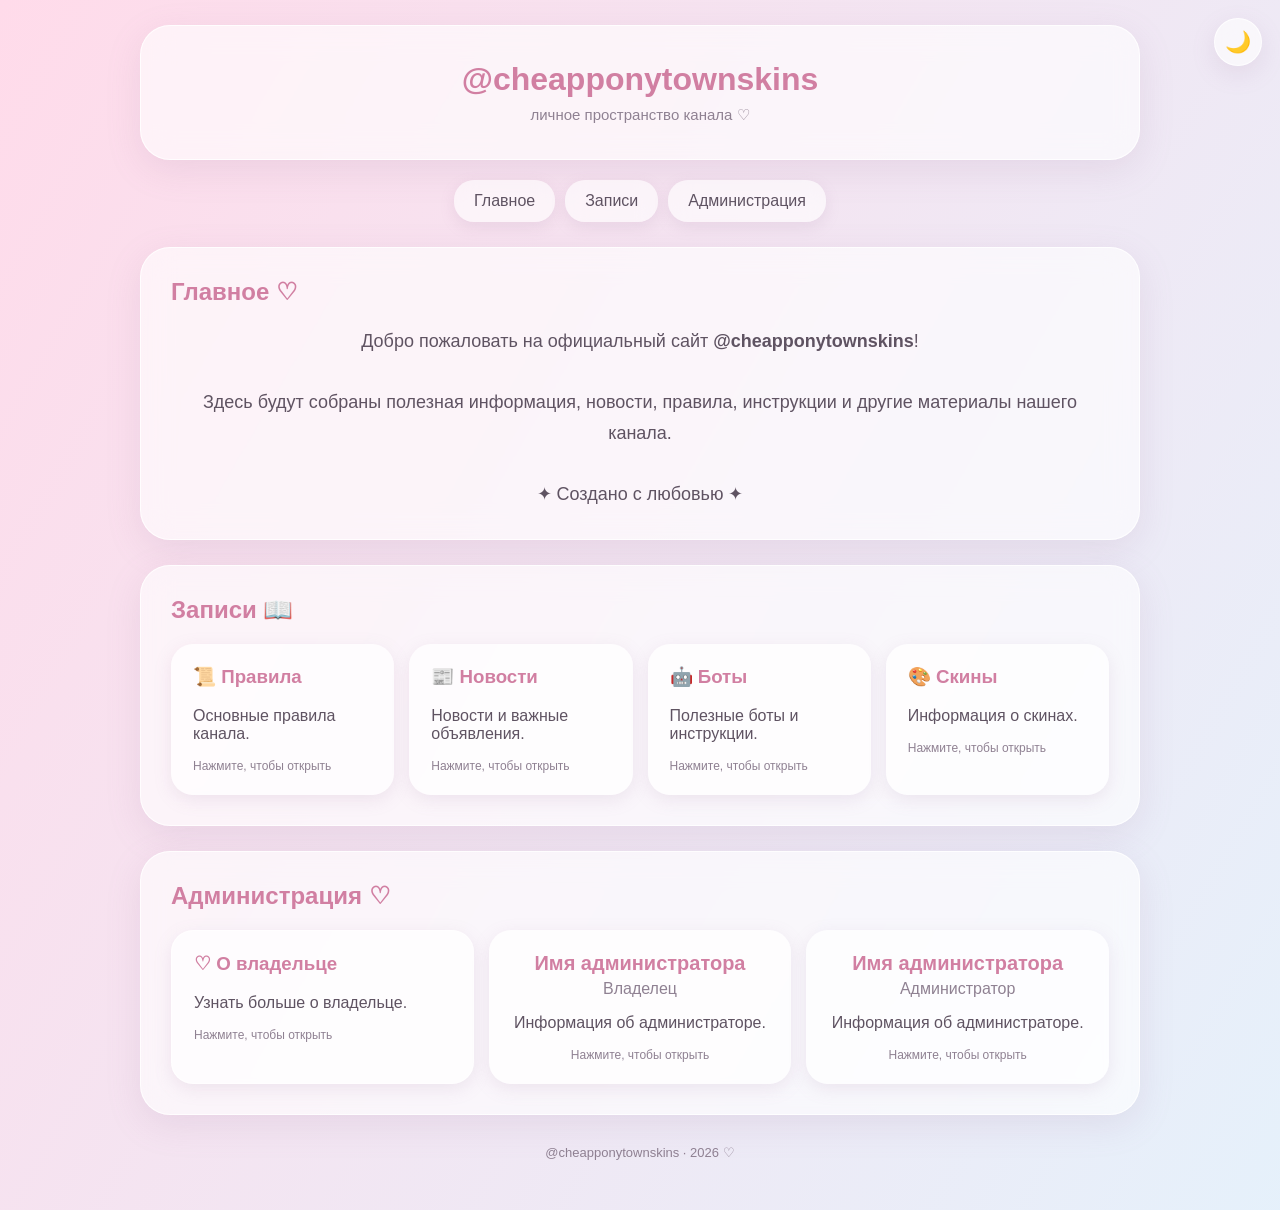
==== commit 84c85ce4: "Update index.html" ====
--- a/index.html
+++ b/index.html
@@ -1,690 +1,24 @@
 <!DOCTYPE html>
 <html lang="ru">
+
 <head>
 
 <meta charset="UTF-8">
-<meta name="viewport" content="width=device-width, initial-scale=1.0">
+
+<meta
+    name="viewport"
+    content="width=device-width, initial-scale=1.0">
 
 <title>@cheapponytownskins</title>
 
-<style>
-
-* {
-    box-sizing: border-box;
-}
-
-html {
-    scroll-behavior: smooth;
-}
-
-:root {
-
-    --bg1:#ffdbea;
-    --bg2:#dff6ff;
-    --bg3:#eadfff;
-    --bg4:#ffe0ee;
-    --bg5:#d8f5ff;
-
-    --text:#5f5362;
-    --primary:#d17fa2;
-    --secondary:#8f8192;
-
-    --glass:rgba(255,255,255,.62);
-    --card:rgba(255,255,255,.72);
-    --popup:rgba(255,255,255,.94);
-
-    --border:rgba(255,255,255,.8);
-    --shadow:rgba(160,120,160,.15);
-}
-
-body.dark {
-
-    --bg1:#130708;
-    --bg2:#21090d;
-    --bg3:#2d0b10;
-    --bg4:#180608;
-    --bg5:#090909;
-
-    --text:#dedede;
-    --primary:#d65362;
-    --secondary:#aaa;
-
-    --glass:rgba(25,25,25,.82);
-    --card:rgba(75,75,75,.88);
-    --popup:rgba(28,28,28,.97);
-
-    --border:rgba(120,120,120,.35);
-    --shadow:rgba(0,0,0,.5);
-}
-
-body {
-
-    margin:0;
-
-    min-height:100vh;
-
-    font-family:Arial,sans-serif;
-
-    color:var(--text);
-
-    background:
-        linear-gradient(
-            120deg,
-            var(--bg1),
-            var(--bg2),
-            var(--bg3),
-            var(--bg4),
-            var(--bg5)
-        );
-
-    background-size:500% 500%;
-
-    animation:bgAnimation 18s ease infinite;
-
-    transition:.4s;
-}
-
-@keyframes bgAnimation {
-
-    0% {
-        background-position:0% 50%;
-    }
-
-    50% {
-        background-position:100% 50%;
-    }
-
-    100% {
-        background-position:0% 50%;
-    }
-}
-
-
-/* =========================
-   КНОПКА ТЕМЫ
-========================= */
-
-#themeButton {
-
-    position:fixed;
-
-    top:18px;
-    right:18px;
-
-    z-index:10000;
-
-    width:48px;
-    height:48px;
-
-    border:1px solid var(--border);
-
-    border-radius:50%;
-
-    background:var(--glass);
-
-    color:var(--text);
-
-    font-size:21px;
-
-    cursor:pointer;
-
-    backdrop-filter:blur(15px);
-
-    box-shadow:
-        0 8px 25px var(--shadow);
-
-    transition:.3s;
-}
-
-#themeButton:hover {
-
-    transform:scale(1.08);
-}
-
-
-/* =========================
-   PAGE
-========================= */
-
-.page {
-
-    width:min(1000px,92%);
-
-    margin:auto;
-
-    padding:25px 0 50px;
-}
-
-
-/* =========================
-   HEADER
-========================= */
-
-header {
-
-    text-align:center;
-
-    padding:35px 20px;
-
-    margin-bottom:20px;
-
-    background:var(--glass);
-
-    border:1px solid var(--border);
-
-    border-radius:30px;
-
-    box-shadow:
-        0 10px 35px var(--shadow);
-
-    backdrop-filter:blur(15px);
-}
-
-.logo {
-
-    font-size:32px;
-
-    font-weight:bold;
-
-    color:var(--primary);
-
-    margin-bottom:8px;
-}
-
-.subtitle {
-
-    color:var(--secondary);
-
-    font-size:15px;
-}
-
-
-/* =========================
-   NAV
-========================= */
-
-nav {
-
-    display:flex;
-
-    justify-content:center;
-
-    flex-wrap:wrap;
-
-    gap:10px;
-
-    margin:20px 0;
-}
-
-nav a {
-
-    text-decoration:none;
-
-    color:var(--text);
-
-    background:var(--glass);
-
-    padding:12px 20px;
-
-    border-radius:20px;
-
-    box-shadow:
-        0 5px 15px var(--shadow);
-
-    backdrop-filter:blur(10px);
-
-    transition:.25s;
-}
-
-nav a:hover {
-
-    transform:translateY(-3px);
-
-    color:var(--primary);
-}
-
-
-/* =========================
-   SECTIONS
-========================= */
-
-section {
-
-    margin-top:25px;
-
-    padding:30px;
-
-    background:var(--glass);
-
-    border:1px solid var(--border);
-
-    border-radius:30px;
-
-    box-shadow:
-        0 10px 35px var(--shadow);
-
-    backdrop-filter:blur(15px);
-}
-
-h2 {
-
-    margin-top:0;
-
-    color:var(--primary);
-}
-
-.welcome {
-
-    text-align:center;
-
-    font-size:18px;
-
-    line-height:1.7;
-}
-
-
-/* =========================
-   CARDS
-========================= */
-
-.cards {
-
-    display:grid;
-
-    grid-template-columns:
-        repeat(
-            auto-fit,
-            minmax(220px,1fr)
-        );
-
-    gap:15px;
-}
-
-.card {
-
-    padding:22px;
-
-    background:var(--card);
-
-    border-radius:22px;
-
-    cursor:pointer;
-
-    transition:.3s;
-
-    box-shadow:
-        0 5px 18px var(--shadow);
-}
-
-.card:hover {
-
-    transform:translateY(-5px);
-
-    box-shadow:
-        0 12px 28px var(--shadow);
-}
-
-.card h3 {
-
-    margin-top:0;
-
-    color:var(--primary);
-}
-
-.card::after {
-
-    content:"Нажмите, чтобы открыть";
-
-    display:block;
-
-    margin-top:15px;
-
-    color:var(--secondary);
-
-    font-size:12px;
-}
-
-
-/* =========================
-   ADMIN
-========================= */
-
-.admin {
-
-    text-align:center;
-}
-
-.admin-name {
-
-    font-size:20px;
-
-    font-weight:bold;
-
-    color:var(--primary);
-}
-
-.position {
-
-    margin-top:5px;
-
-    color:var(--secondary);
-}
-
-
-/* =========================
-   POPUP
-========================= */
-
-.popup {
-
-    position:fixed;
-
-    inset:0;
-
-    display:none;
-
-    align-items:center;
-
-    justify-content:center;
-
-    padding:20px;
-
-    z-index:9000;
-
-    background:rgba(0,0,0,.3);
-
-    backdrop-filter:blur(12px);
-}
-
-.popup.active {
-
-    display:flex;
-}
-
-.popup-window {
-
-    width:min(750px,100%);
-
-    max-height:85vh;
-
-    overflow:hidden;
-
-    background:var(--popup);
-
-    border:1px solid var(--border);
-
-    border-radius:30px;
-
-    box-shadow:
-        0 20px 70px var(--shadow);
-}
-
-.popup-header {
-
-    display:flex;
-
-    align-items:center;
-
-    justify-content:space-between;
-
-    padding:20px 25px;
-
-    border-bottom:
-        1px solid var(--border);
-}
-
-.popup-title {
-
-    margin:0;
-
-    color:var(--primary);
-}
-
-.close {
-
-    width:38px;
-
-    height:38px;
-
-    border:0;
-
-    border-radius:50%;
-
-    background:var(--card);
-
-    color:var(--text);
-
-    font-size:20px;
-
-    cursor:pointer;
-}
-
-.popup-content {
-
-    padding:25px;
-
-    overflow-y:auto;
-
-    max-height:
-        calc(85vh - 80px);
-
-    line-height:1.7;
-}
-
-.rules h4 {
-
-    color:var(--primary);
-
-    margin-bottom:5px;
-}
-
-.rule-number {
-
-    color:var(--primary);
-
-    font-weight:bold;
-}
-
-
-/* =========================
-   ADMIN LOGIN
-========================= */
-
-#adminLogin {
-
-    position:fixed;
-
-    inset:0;
-
-    display:none;
-
-    align-items:center;
-
-    justify-content:center;
-
-    z-index:15000;
-
-    background:rgba(0,0,0,.4);
-
-    backdrop-filter:blur(15px);
-
-    padding:20px;
-}
-
-#adminLogin.active {
-
-    display:flex;
-}
-
-.admin-box {
-
-    width:min(400px,100%);
-
-    padding:30px;
-
-    text-align:center;
-
-    background:var(--popup);
-
-    border:1px solid var(--border);
-
-    border-radius:28px;
-
-    box-shadow:
-        0 20px 70px var(--shadow);
-
-    position:relative;
-}
-
-.admin-box h2 {
-
-    margin-top:0;
-}
-
-.admin-box input {
-
-    width:100%;
-
-    padding:14px;
-
-    border:0;
-
-    outline:0;
-
-    border-radius:15px;
-
-    background:var(--card);
-
-    color:var(--text);
-
-    margin-top:10px;
-
-    font-size:15px;
-}
-
-.admin-button {
-
-    width:100%;
-
-    padding:14px;
-
-    border:0;
-
-    border-radius:18px;
-
-    background:var(--primary);
-
-    color:white;
-
-    cursor:pointer;
-
-    margin-top:15px;
-
-    font-size:15px;
-}
-
-.admin-close {
-
-    position:absolute;
-
-    top:12px;
-
-    right:12px;
-
-    width:35px;
-
-    height:35px;
-
-    border:0;
-
-    border-radius:50%;
-
-    background:var(--card);
-
-    color:var(--text);
-
-    cursor:pointer;
-
-    font-size:20px;
-}
-
-#error {
-
-    display:none;
-
-    color:#d65362;
-
-    margin-top:12px;
-
-    font-size:14px;
-}
-
-
-/* =========================
-   FOOTER
-========================= */
-
-footer {
-
-    text-align:center;
-
-    padding:30px 10px 0;
-
-    color:var(--secondary);
-
-    font-size:13px;
-}
-
-
-/* =========================
-   MOBILE
-========================= */
-
-@media(max-width:600px) {
-
-    .page {
-        width:94%;
-    }
-
-    .logo {
-        font-size:25px;
-    }
-
-    section {
-        padding:22px;
-        border-radius:24px;
-    }
-
-    nav a {
-        padding:10px 15px;
-    }
-
-    #themeButton {
-
-        top:12px;
-        right:12px;
-
-        width:44px;
-        height:44px;
-    }
-
-    .popup {
-        padding:10px;
-    }
-
-}
-
-</style>
+<link
+    rel="stylesheet"
+    href="style.css">
 
 </head>
 
-
 <body>
 
-
-<!-- =========================
-     THEME
-========================= -->
 
 <button
     id="themeButton"
@@ -695,22 +29,22 @@
 </button>
 
 
-
 <div class="page">
 
 
 <header>
 
-<div class="logo">
-@cheapponytownskins
-</div>
-
-<div class="subtitle">
-личное пространство канала ♡
+<div
+    id="siteName"
+    class="logo">
+</div>
+
+<div
+    id="subtitle"
+    class="subtitle">
 </div>
 
 </header>
-
 
 
 <nav>
@@ -727,15 +61,7 @@
 Администрация
 </a>
 
-<a
-    href="admin.html">
-
-⚙️ Админ
-
-</a>
-
 </nav>
-
 
 
 <section id="home">
@@ -744,25 +70,12 @@
 Главное ♡
 </h2>
 
-<div class="welcome">
-
-Добро пожаловать на официальный сайт
-<b>@cheapponytownskins</b>!
-
-<br><br>
-
-Здесь будут собраны полезная информация,
-новости, правила, инструкции и другие
-материалы нашего канала.
-
-<br><br>
-
-✦ Создано с любовью ✦
-
+<div
+    id="welcome"
+    class="welcome">
 </div>
 
 </section>
-
 
 
 <section id="posts">
@@ -771,77 +84,12 @@
 Записи 📖
 </h2>
 
-
-<div class="cards">
-
-
-<div
-    class="card"
-    data-popup="rules">
-
-<h3>
-📜 Правила
-</h3>
-
-<p>
-Основные правила канала.
-</p>
-
-</div>
-
-
-
-<div
-    class="card"
-    data-popup="news">
-
-<h3>
-📰 Новости
-</h3>
-
-<p>
-Новости и важные объявления.
-</p>
-
-</div>
-
-
-
-<div
-    class="card"
-    data-popup="bots">
-
-<h3>
-🤖 Боты
-</h3>
-
-<p>
-Полезные боты и инструкции.
-</p>
-
-</div>
-
-
-
-<div
-    class="card"
-    data-popup="skins">
-
-<h3>
-🎨 Скины
-</h3>
-
-<p>
-Информация о скинах.
-</p>
-
-</div>
-
-
+<div
+    id="cards"
+    class="cards">
 </div>
 
 </section>
-
 
 
 <section id="admins">
@@ -850,67 +98,22 @@
 Администрация ♡
 </h2>
 
-
-<div class="cards">
-
-
-<div class="card admin">
-
-<div class="admin-name">
-Имя администратора
-</div>
-
-<div class="position">
-Владелец
-</div>
-
-<p>
-Здесь можно написать информацию
-об этом человеке.
-</p>
-
-</div>
-
-
-
-<div class="card admin">
-
-<div class="admin-name">
-Имя администратора
-</div>
-
-<div class="position">
-Администратор
-</div>
-
-<p>
-Здесь можно написать должность
-и обязанности.
-</p>
-
-</div>
-
-
+<div
+    id="adminsList"
+    class="cards">
 </div>
 
 </section>
 
 
-
-<footer>
-
-@cheapponytownskins · 2026 ♡
-
+<footer id="footer">
 </footer>
 
 
 </div>
 
 
-
-<!-- =========================
-     POPUP
-========================= -->
+<!-- ОСНОВНОЕ ОКНО -->
 
 <div
     id="popup"
@@ -927,14 +130,14 @@
 
 <button
     id="closePopup"
-    class="close"
-    type="button">
+    class="close">
 
 ×
-    
+
 </button>
 
 </div>
+
 
 <div
     id="popupContent"
@@ -946,68 +149,416 @@
 </div>
 
 
-
-<!-- =========================
-     ADMIN LOGIN
-========================= -->
-
-<div
-    id="adminLogin">
-
-<div class="admin-box">
-
+<!-- ПАРОЛЬ -->
+
+<div
+    id="passwordPopup"
+    class="popup">
+
+<div class="popup-window">
+
+<div class="popup-header">
+
+<h3 class="popup-title">
+♡
+</h3>
 
 <button
-    id="adminClose"
-    class="admin-close"
-    type="button">
+    id="closePassword"
+    class="close">
 
 ×
 
 </button>
 
-
-<h2>
-🔐 Вход
-</h2>
+</div>
+
+
+<div class="password-box">
+
+<h3>
+Секретный вход
+</h3>
 
 <p>
-Введите пароль администратора
+Введите пароль владельца.
 </p>
 
-
 <input
-    id="adminPassword"
+    id="ownerPassword"
     type="password"
-    placeholder="Пароль">
-
+    placeholder="Пароль"
+    autocomplete="off">
+
+<br>
 
 <button
-    id="adminEnter"
-    class="admin-button"
-    type="button">
+    id="loginOwner">
 
 Войти
 
 </button>
 
-
-<div id="error">
-Неверный пароль
-</div>
-
-
-</div>
-
-</div>
-
+<div
+    id="passwordError"
+    class="password-error">
+
+Неверный пароль.
+
+</div>
+
+</div>
+
+</div>
+
+</div>
+
+
+<script src="data.js"></script>
 
 
 <script>
 
-/* ==================================
-   ПЕРЕКЛЮЧЕНИЕ ТЕМЫ
-================================== */
+const siteName =
+    document.getElementById("siteName");
+
+const subtitle =
+    document.getElementById("subtitle");
+
+const welcome =
+    document.getElementById("welcome");
+
+const cards =
+    document.getElementById("cards");
+
+const adminsList =
+    document.getElementById("adminsList");
+
+const footer =
+    document.getElementById("footer");
+
+
+
+siteName.innerHTML =
+    SITE_DATA.siteName;
+
+subtitle.innerHTML =
+    SITE_DATA.subtitle;
+
+welcome.innerHTML =
+    SITE_DATA.welcome;
+
+footer.innerHTML =
+    SITE_DATA.footer;
+
+
+
+/* КАРТОЧКИ */
+
+SITE_DATA.cards.forEach(function(card) {
+
+    const element =
+        document.createElement("div");
+
+    element.className =
+        "card";
+
+    element.innerHTML = `
+
+        <h3>
+            ${card.icon} ${card.title}
+        </h3>
+
+        <p>
+            ${card.description}
+        </p>
+
+    `;
+
+    element.onclick = function() {
+
+        openPopup(
+            card.icon + " " + card.title,
+            card.text
+        );
+
+    };
+
+    cards.appendChild(element);
+
+});
+
+
+
+/* ВЛАДЕЛЕЦ */
+
+const ownerCard =
+    document.createElement("div");
+
+ownerCard.className =
+    "card owner-card";
+
+ownerCard.innerHTML = `
+
+    <h3>
+        ♡ ${SITE_DATA.owner.title}
+    </h3>
+
+    <p>
+        Узнать больше о владельце.
+    </p>
+
+`;
+
+ownerCard.onclick = function() {
+
+    openOwner();
+
+};
+
+adminsList.prepend(ownerCard);
+
+
+
+/* АДМИНЫ */
+
+SITE_DATA.admins.forEach(function(admin) {
+
+    const element =
+        document.createElement("div");
+
+    element.className =
+        "card admin";
+
+    element.innerHTML = `
+
+        <div class="admin-name">
+            ${admin.name}
+        </div>
+
+        <div class="position">
+            ${admin.position}
+        </div>
+
+        <p>
+            ${admin.description}
+        </p>
+
+    `;
+
+    adminsList.appendChild(element);
+
+});
+
+
+
+/* POPUP */
+
+function openPopup(title, content) {
+
+    document.getElementById(
+        "popupTitle"
+    ).textContent = title;
+
+    document.getElementById(
+        "popupContent"
+    ).innerHTML = content;
+
+    document.getElementById(
+        "popup"
+    ).classList.add("active");
+
+}
+
+
+
+/* ВЛАДЕЛЕЦ */
+
+function openOwner() {
+
+    const content = `
+
+        ${SITE_DATA.owner.text}
+
+        <button
+            class="secret-heart"
+            id="secretHeart">
+
+            ${
+                document.body.classList.contains("dark")
+                ? "❤️"
+                : "🤍"
+            }
+
+        </button>
+
+    `;
+
+    openPopup(
+        SITE_DATA.owner.title,
+        content
+    );
+
+
+    setTimeout(function() {
+
+        const heart =
+            document.getElementById(
+                "secretHeart"
+            );
+
+        if (heart) {
+
+            heart.onclick =
+                function(event) {
+
+                    event.stopPropagation();
+
+                    openPassword();
+
+                };
+
+        }
+
+    }, 10);
+
+}
+
+
+
+/* ЗАКРЫТИЕ */
+
+document.getElementById(
+    "closePopup"
+).onclick = function() {
+
+    document.getElementById(
+        "popup"
+    ).classList.remove("active");
+
+};
+
+
+
+document.getElementById(
+    "popup"
+).onclick = function(event) {
+
+    if (
+        event.target.id === "popup"
+    ) {
+
+        event.currentTarget
+            .classList.remove("active");
+
+    }
+
+};
+
+
+
+/* ПАРОЛЬ */
+
+function openPassword() {
+
+    document.getElementById(
+        "passwordPopup"
+    ).classList.add("active");
+
+    document.getElementById(
+        "ownerPassword"
+    ).value = "";
+
+    document.getElementById(
+        "passwordError"
+    ).style.display = "none";
+
+}
+
+
+
+document.getElementById(
+    "closePassword"
+).onclick = function() {
+
+    document.getElementById(
+        "passwordPopup"
+    ).classList.remove("active");
+
+};
+
+
+
+/*
+=================================
+ПАРОЛЬ
+=================================
+
+ВАЖНО:
+это не серверная защита.
+Поменяй значение ниже.
+*/
+
+const OWNER_PASSWORD =
+    "Clockworkhyena0909";
+
+
+
+document.getElementById(
+    "loginOwner"
+).onclick = function() {
+
+    const password =
+        document.getElementById(
+            "ownerPassword"
+        ).value;
+
+
+    if (
+        password ===
+        OWNER_PASSWORD
+    ) {
+
+        window.location.href =
+            "admin.html";
+
+    } else {
+
+        document.getElementById(
+            "passwordError"
+        ).style.display =
+            "block";
+
+    }
+
+};
+
+
+
+/* ENTER */
+
+document.getElementById(
+    "ownerPassword"
+).addEventListener(
+    "keydown",
+    function(event) {
+
+        if (
+            event.key === "Enter"
+        ) {
+
+            document.getElementById(
+                "loginOwner"
+            ).click();
+
+        }
+
+    }
+);
+
+
+
+/* ТЕМА */
 
 const themeButton =
     document.getElementById(
@@ -1046,414 +597,48 @@
 }
 
 
-themeButton.addEventListener(
-    "click",
+themeButton.onclick =
     function() {
 
-        const dark =
+        const isDark =
             document.body.classList.contains(
                 "dark"
             );
 
-
-        if (dark) {
-
-            localStorage.setItem(
-                "siteTheme",
-                "light"
+        localStorage.setItem(
+            "siteTheme",
+            isDark
+                ? "light"
+                : "dark"
+        );
+
+        applyTheme();
+
+        /*
+         * Если окно владельца открыто,
+         * обновляем сердечко.
+         */
+
+        const heart =
+            document.getElementById(
+                "secretHeart"
             );
 
-        } else {
-
-            localStorage.setItem(
-                "siteTheme",
-                "dark"
-            );
+        if (heart) {
+
+            heart.textContent =
+                isDark
+                    ? "🤍"
+                    : "❤️";
 
         }
 
-
-        applyTheme();
-
-    }
-);
+    };
 
 
 applyTheme();
 
-
-
-/* ==================================
-   POPUP
-================================== */
-
-const popup =
-    document.getElementById(
-        "popup"
-    );
-
-const popupTitle =
-    document.getElementById(
-        "popupTitle"
-    );
-
-const popupContent =
-    document.getElementById(
-        "popupContent"
-    );
-
-const closePopupButton =
-    document.getElementById(
-        "closePopup"
-    );
-
-
-const popupData = {
-
-    rules: {
-
-        title:"📜 Правила канала",
-
-        content:`
-
-        <div class="rules">
-
-        <h4>1. Уважение</h4>
-
-        <p>
-        <span class="rule-number">01.</span>
-        Относитесь уважительно ко всем участникам
-        канала. Оскорбления, унижение и провокации
-        не приветствуются.
-        </p>
-
-
-        <h4>2. Запрещённый контент</h4>
-
-        <p>
-        <span class="rule-number">02.</span>
-        Не публикуйте материалы, которые нарушают
-        правила Telegram, Pony Town или законодательство.
-        </p>
-
-
-        <h4>3. Спам</h4>
-
-        <p>
-        <span class="rule-number">03.</span>
-        Не отправляйте большое количество одинаковых
-        сообщений или бессмысленных сообщений.
-        </p>
-
-
-        <h4>4. Реклама</h4>
-
-        <p>
-        <span class="rule-number">04.</span>
-        Реклама сторонних проектов разрешена
-        только с согласия администрации.
-        </p>
-
-
-        <h4>5. Конфликты</h4>
-
-        <p>
-        <span class="rule-number">05.</span>
-        Не устраивайте публичные конфликты.
-        При проблемах обратитесь к администрации.
-        </p>
-
-
-        <h4>6. Обсуждения</h4>
-
-        <p>
-        <span class="rule-number">06.</span>
-        Старайтесь придерживаться темы канала
-        и уважать мнение других участников.
-        </p>
-
-
-        <h4>7. Боты</h4>
-
-        <p>
-        <span class="rule-number">07.</span>
-        Используйте ботов по назначению.
-        </p>
-
-
-        <h4>8. Администрация</h4>
-
-        <p>
-        <span class="rule-number">08.</span>
-        Решения администрации необходимо уважать.
-        </p>
-
-
-        <h4>9. Личные данные</h4>
-
-        <p>
-        <span class="rule-number">09.</span>
-        Не публикуйте чужие личные данные без разрешения.
-        </p>
-
-
-        <h4>10. Главное правило ♡</h4>
-
-        <p>
-        <span class="rule-number">10.</span>
-        Будьте адекватными, уважайте других участников
-        и получайте удовольствие от общения.
-        </p>
-
-        </div>
-        `
-    },
-
-
-    news: {
-
-        title:"📰 Новости",
-
-        content:`
-
-        <h4>Новости канала</h4>
-
-        <p>
-        Здесь будут появляться важные новости,
-        обновления и объявления.
-        </p>
-
-        <p>
-        Следите за обновлениями ♡
-        </p>
-
-        `
-    },
-
-
-    bots: {
-
-        title:"🤖 Боты",
-
-        content:`
-
-        <h4>Полезные боты</h4>
-
-        <p>
-        Здесь можно разместить список ботов,
-        команды и инструкции.
-        </p>
-
-        `
-    },
-
-
-    skins: {
-
-        title:"🎨 Скины",
-
-        content:`
-
-        <h4>Информация о скинах</h4>
-
-        <p>
-        Здесь можно размещать коды скинов,
-        подборки и инструкции по Pony Town.
-        </p>
-
-        `
-    }
-
-};
-
-
-
-document
-    .querySelectorAll(
-        ".card[data-popup]"
-    )
-    .forEach(function(card) {
-
-        card.addEventListener(
-            "click",
-            function() {
-
-                const type =
-                    card.dataset.popup;
-
-
-                popupTitle.textContent =
-                    popupData[type].title;
-
-
-                popupContent.innerHTML =
-                    popupData[type].content;
-
-
-                popup.classList.add(
-                    "active"
-                );
-
-
-                document.body.style.overflow =
-                    "hidden";
-
-            }
-        );
-
-    });
-
-
-
-function closePopup() {
-
-    popup.classList.remove(
-        "active"
-    );
-
-    document.body.style.overflow =
-        "";
-
-}
-
-
-closePopupButton.addEventListener(
-    "click",
-    closePopup
-);
-
-
-popup.addEventListener(
-    "click",
-    function(event) {
-
-        if (
-            event.target === popup
-        ) {
-
-            closePopup();
-
-        }
-
-    }
-);
-
-
-
-document.addEventListener(
-    "keydown",
-    function(event) {
-
-        if (
-            event.key === "Escape"
-        ) {
-
-            closePopup();
-
-        }
-
-    }
-);
-
-
-
-/* ==================================
-   АДМИН-ПАНЕЛЬ
-================================== */
-
-const adminLogin =
-    document.getElementById(
-        "adminLogin"
-    );
-
-const adminPassword =
-    document.getElementById(
-        "adminPassword"
-    );
-
-const adminEnter =
-    document.getElementById(
-        "adminEnter"
-    );
-
-const adminClose =
-    document.getElementById(
-        "adminClose"
-    );
-
-const error =
-    document.getElementById(
-        "error"
-    );
-
-
-/*
-   Открываем окно входа
-   при переходе на ссылку admin.html.
-*/
-
-
-adminEnter.addEventListener(
-    "click",
-    function() {
-
-        const password =
-            adminPassword.value;
-
-
-        /*
-           Временный пароль.
-        */
-
-        if (
-            password ===
-            "PonyTownAdmin2026"
-        ) {
-
-            window.location.href =
-                "admin.html";
-
-        } else {
-
-            error.style.display =
-                "block";
-
-        }
-
-    }
-);
-
-
-adminClose.addEventListener(
-    "click",
-    function() {
-
-        adminLogin.classList.remove(
-            "active"
-        );
-
-    }
-);
-
-
-adminPassword.addEventListener(
-    "keydown",
-    function(event) {
-
-        if (
-            event.key === "Enter"
-        ) {
-
-            adminEnter.click();
-
-        }
-
-    }
-);
-
-
 </script>
 
-
 </body>
-   </html>
+    </html>
--- a/style.css
+++ b/style.css
@@ -0,0 +1,563 @@
+* {
+    box-sizing: border-box;
+}
+
+html {
+    scroll-behavior: smooth;
+}
+
+:root {
+
+    --bg1: #ffdbea;
+    --bg2: #dff6ff;
+    --bg3: #eadfff;
+    --bg4: #ffe0ee;
+    --bg5: #d8f5ff;
+
+    --text: #5f5362;
+    --primary: #d17fa2;
+    --secondary: #8f8192;
+
+    --glass: rgba(255,255,255,.62);
+    --card: rgba(255,255,255,.72);
+    --popup: rgba(255,255,255,.94);
+
+    --border: rgba(255,255,255,.8);
+    --shadow: rgba(160,120,160,.15);
+}
+
+body.dark {
+
+    --bg1: #100405;
+    --bg2: #21080b;
+    --bg3: #300b10;
+    --bg4: #180507;
+    --bg5: #080808;
+
+    --text: #dedede;
+    --primary: #df5362;
+    --secondary: #aaa;
+
+    --glass: rgba(25,25,25,.82);
+    --card: rgba(72,72,72,.88);
+    --popup: rgba(28,28,28,.97);
+
+    --border: rgba(130,130,130,.3);
+    --shadow: rgba(0,0,0,.5);
+}
+
+body {
+
+    margin: 0;
+
+    min-height: 100vh;
+
+    font-family: Arial, sans-serif;
+
+    color: var(--text);
+
+    background:
+        linear-gradient(
+            120deg,
+            var(--bg1),
+            var(--bg2),
+            var(--bg3),
+            var(--bg4),
+            var(--bg5)
+        );
+
+    background-size: 500% 500%;
+
+    animation: waterfall 18s ease infinite;
+
+    transition:
+        background .4s,
+        color .4s;
+}
+
+@keyframes waterfall {
+
+    0% {
+        background-position: 0% 50%;
+    }
+
+    50% {
+        background-position: 100% 50%;
+    }
+
+    100% {
+        background-position: 0% 50%;
+    }
+}
+
+.page {
+
+    width: min(1000px,92%);
+
+    margin: auto;
+
+    padding: 25px 0 50px;
+}
+
+header {
+
+    text-align: center;
+
+    padding: 35px 20px;
+
+    margin-bottom: 20px;
+
+    background: var(--glass);
+
+    border: 1px solid var(--border);
+
+    border-radius: 30px;
+
+    box-shadow:
+        0 10px 35px var(--shadow);
+
+    backdrop-filter: blur(15px);
+}
+
+.logo {
+
+    font-size: 32px;
+
+    font-weight: bold;
+
+    color: var(--primary);
+
+    margin-bottom: 8px;
+}
+
+.subtitle {
+
+    color: var(--secondary);
+
+    font-size: 15px;
+}
+
+nav {
+
+    display: flex;
+
+    justify-content: center;
+
+    flex-wrap: wrap;
+
+    gap: 10px;
+
+    margin: 20px 0;
+}
+
+nav a {
+
+    text-decoration: none;
+
+    color: var(--text);
+
+    background: var(--glass);
+
+    padding: 12px 20px;
+
+    border-radius: 20px;
+
+    box-shadow:
+        0 5px 15px var(--shadow);
+
+    backdrop-filter: blur(10px);
+
+    transition: .25s;
+}
+
+nav a:hover {
+
+    transform: translateY(-3px);
+
+    color: var(--primary);
+}
+
+section {
+
+    margin-top: 25px;
+
+    padding: 30px;
+
+    background: var(--glass);
+
+    border: 1px solid var(--border);
+
+    border-radius: 30px;
+
+    box-shadow:
+        0 10px 35px var(--shadow);
+
+    backdrop-filter: blur(15px);
+}
+
+h2 {
+
+    margin-top: 0;
+
+    color: var(--primary);
+}
+
+.welcome {
+
+    text-align: center;
+
+    font-size: 18px;
+
+    line-height: 1.7;
+}
+
+.cards {
+
+    display: grid;
+
+    grid-template-columns:
+        repeat(
+            auto-fit,
+            minmax(220px,1fr)
+        );
+
+    gap: 15px;
+}
+
+.card {
+
+    position: relative;
+
+    padding: 22px;
+
+    background: var(--card);
+
+    border-radius: 22px;
+
+    cursor: pointer;
+
+    transition: .3s;
+
+    box-shadow:
+        0 5px 18px var(--shadow);
+}
+
+.card:hover {
+
+    transform: translateY(-5px);
+
+    box-shadow:
+        0 12px 28px var(--shadow);
+}
+
+.card h3 {
+
+    margin-top: 0;
+
+    color: var(--primary);
+}
+
+.card::after {
+
+    content: "Нажмите, чтобы открыть";
+
+    display: block;
+
+    margin-top: 15px;
+
+    color: var(--secondary);
+
+    font-size: 12px;
+}
+
+.owner-card {
+
+    border: 1px solid
+        rgba(255,255,255,.5);
+}
+
+.admin {
+
+    text-align: center;
+}
+
+.admin-name {
+
+    font-size: 20px;
+
+    font-weight: bold;
+
+    color: var(--primary);
+}
+
+.position {
+
+    margin-top: 5px;
+
+    color: var(--secondary);
+}
+
+footer {
+
+    text-align: center;
+
+    padding: 30px 10px 0;
+
+    color: var(--secondary);
+
+    font-size: 13px;
+}
+
+/* ТЕМА */
+
+#themeButton {
+
+    position: fixed;
+
+    top: 18px;
+
+    right: 18px;
+
+    z-index: 10000;
+
+    width: 48px;
+
+    height: 48px;
+
+    border: 1px solid var(--border);
+
+    border-radius: 50%;
+
+    background: var(--glass);
+
+    color: var(--text);
+
+    font-size: 21px;
+
+    cursor: pointer;
+
+    backdrop-filter: blur(15px);
+
+    box-shadow:
+        0 8px 25px var(--shadow);
+}
+
+/* POPUP */
+
+.popup {
+
+    position: fixed;
+
+    inset: 0;
+
+    display: none;
+
+    align-items: center;
+
+    justify-content: center;
+
+    padding: 20px;
+
+    z-index: 9000;
+
+    background:
+        rgba(0,0,0,.3);
+
+    backdrop-filter: blur(12px);
+}
+
+.popup.active {
+
+    display: flex;
+}
+
+.popup-window {
+
+    position: relative;
+
+    width: min(750px,100%);
+
+    max-height: 85vh;
+
+    overflow: hidden;
+
+    background: var(--popup);
+
+    border-radius: 30px;
+
+    box-shadow:
+        0 20px 70px var(--shadow);
+}
+
+.popup-header {
+
+    display: flex;
+
+    justify-content: space-between;
+
+    align-items: center;
+
+    padding: 20px 25px;
+
+    border-bottom:
+        1px solid var(--border);
+}
+
+.popup-title {
+
+    margin: 0;
+
+    color: var(--primary);
+}
+
+.close {
+
+    width: 38px;
+
+    height: 38px;
+
+    border: 0;
+
+    border-radius: 50%;
+
+    background: var(--card);
+
+    color: var(--text);
+
+    font-size: 20px;
+
+    cursor: pointer;
+}
+
+.popup-content {
+
+    padding: 25px;
+
+    overflow-y: auto;
+
+    max-height:
+        calc(85vh - 80px);
+
+    line-height: 1.7;
+}
+
+/* СЕКРЕТНОЕ СЕРДЦЕ */
+
+.secret-heart {
+
+    position: absolute;
+
+    left: 18px;
+
+    bottom: 16px;
+
+    width: 42px;
+
+    height: 42px;
+
+    border: 0;
+
+    border-radius: 50%;
+
+    background: transparent;
+
+    opacity: .42;
+
+    cursor: pointer;
+
+    font-size: 22px;
+
+    transition: .3s;
+
+    z-index: 10;
+}
+
+.secret-heart:hover {
+
+    opacity: .9;
+
+    transform: scale(1.15);
+}
+
+/* ОКНО ПАРОЛЯ */
+
+.password-box {
+
+    text-align: center;
+
+    padding: 30px;
+}
+
+.password-box h3 {
+
+    color: var(--primary);
+}
+
+.password-box input {
+
+    width: 100%;
+
+    padding: 14px;
+
+    border:
+        1px solid var(--border);
+
+    border-radius: 15px;
+
+    background: var(--card);
+
+    color: var(--text);
+
+    outline: none;
+
+    font-size: 16px;
+}
+
+.password-box button {
+
+    margin-top: 15px;
+
+    padding: 13px 25px;
+
+    border: 0;
+
+    border-radius: 16px;
+
+    background: var(--primary);
+
+    color: white;
+
+    cursor: pointer;
+}
+
+.password-error {
+
+    display: none;
+
+    margin-top: 12px;
+
+    color: #d65362;
+
+    font-size: 14px;
+}
+
+@media(max-width:600px) {
+
+    .page {
+        width: 94%;
+    }
+
+    .logo {
+        font-size: 25px;
+    }
+
+    section {
+        padding: 22px;
+        border-radius: 24px;
+    }
+
+    nav a {
+        padding: 10px 15px;
+    }
+
+    }
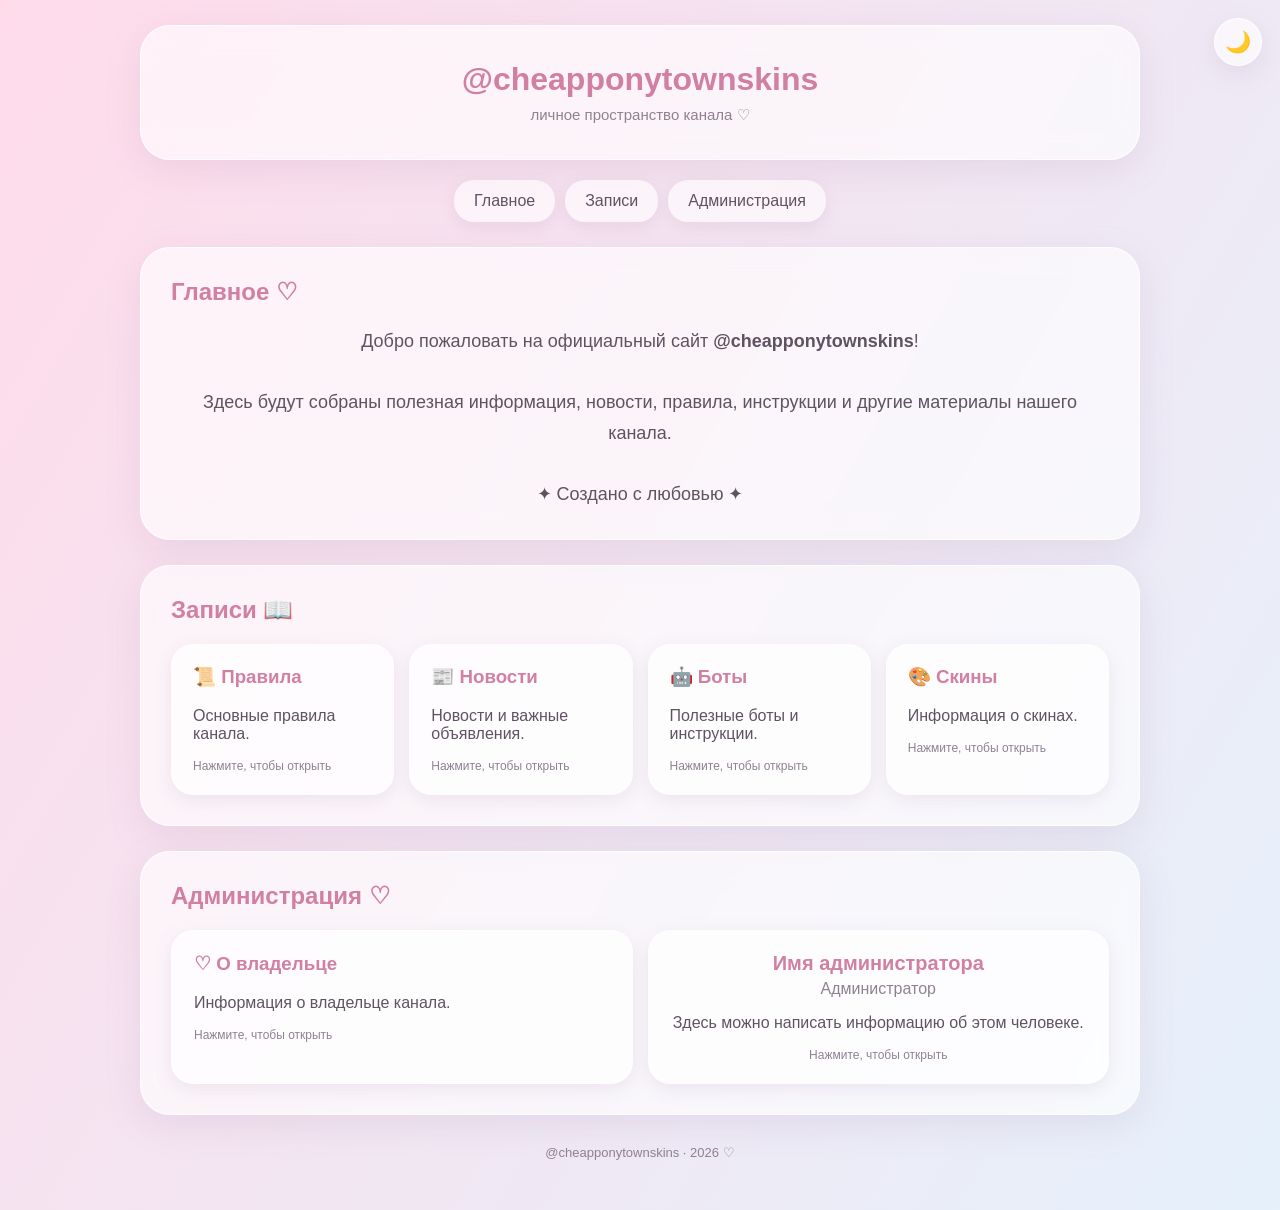
==== commit c2506d19: "Update index.html" ====
--- a/index.html
+++ b/index.html
@@ -2,23 +2,39 @@
 <html lang="ru">
 
 <head>
-
-<meta charset="UTF-8">
-
-<meta
-    name="viewport"
-    content="width=device-width, initial-scale=1.0">
-
-<title>@cheapponytownskins</title>
-
-<link
-    rel="stylesheet"
-    href="style.css">
-
+    <meta charset="UTF-8">
+
+    <meta
+        name="viewport"
+        content="width=device-width, initial-scale=1.0">
+
+    <title>@cheapponytownskins</title>
+
+    <link rel="stylesheet" href="style.css">
 </head>
 
 <body>
 
+<!-- =========================
+     НАСТРОЙКИ
+========================= -->
+
+<script>
+
+    /*
+    =====================================
+    🔐 ПАРОЛЬ ВЛАДЕЛЬЦА
+
+    МЕНЯЙ ТОЛЬКО ТЕКСТ МЕЖДУ КАВЫЧКАМИ
+    =====================================
+    */
+
+    const ADMIN_PASSWORD = "Clockworkhyena0909";
+
+</script>
+
+
+<!-- Кнопка темы -->
 
 <button
     id="themeButton"
@@ -32,602 +48,701 @@
 <div class="page">
 
 
-<header>
+    <!-- =========================
+         ШАПКА
+    ========================== -->
+
+    <header>
+
+        <div class="logo">
+            @cheapponytownskins
+        </div>
+
+        <div class="subtitle">
+            личное пространство канала ♡
+        </div>
+
+    </header>
+
+
+    <!-- =========================
+         НАВИГАЦИЯ
+    ========================== -->
+
+    <nav>
+
+        <a href="#home">
+            Главное
+        </a>
+
+        <a href="#posts">
+            Записи
+        </a>
+
+        <a href="#admins">
+            Администрация
+        </a>
+
+    </nav>
+
+
+    <!-- =========================
+         ГЛАВНОЕ
+    ========================== -->
+
+    <section id="home">
+
+        <h2>
+            Главное ♡
+        </h2>
+
+        <div class="welcome">
+
+            Добро пожаловать на официальный сайт
+            <b>@cheapponytownskins</b>!
+
+            <br><br>
+
+            Здесь будут собраны полезная информация,
+            новости, правила, инструкции и другие материалы
+            нашего канала.
+
+            <br><br>
+
+            ✦ Создано с любовью ✦
+
+        </div>
+
+    </section>
+
+
+    <!-- =========================
+         ЗАПИСИ
+    ========================== -->
+
+    <section id="posts">
+
+        <h2>
+            Записи 📖
+        </h2>
+
+        <div class="cards">
+
+
+            <!-- ПРАВИЛА -->
+
+            <div
+                class="card"
+                onclick="openCard(
+                    '📜 Правила',
+                    `
+                    <h3>📜 Правила канала</h3>
+
+                    <p>
+                    <b>1. Уважение</b>
+                    </p>
+
+                    <p>
+                    Относитесь уважительно ко всем
+                    участникам.
+                    </p>
+
+                    <p>
+                    <b>2. Спам</b>
+                    </p>
+
+                    <p>
+                    Не отправляйте большое количество
+                    одинаковых сообщений.
+                    </p>
+
+                    <p>
+                    <b>3. Реклама</b>
+                    </p>
+
+                    <p>
+                    Реклама сторонних проектов разрешена
+                    только с разрешения администрации.
+                    </p>
+
+                    <p>
+                    <b>4. Конфликты</b>
+                    </p>
+
+                    <p>
+                    Не устраивайте публичные конфликты.
+                    </p>
+
+                    <p>
+                    <b>5. Главное правило ♡</b>
+                    </p>
+
+                    <p>
+                    Уважайте других участников.
+                    </p>
+                    `
+                )">
+
+                <h3>
+                    📜 Правила
+                </h3>
+
+                <p>
+                    Основные правила канала.
+                </p>
+
+            </div>
+
+
+            <!-- НОВОСТИ -->
+
+            <div
+                class="card"
+                onclick="openCard(
+                    '📰 Новости',
+                    `
+                    <h3>📰 Новости</h3>
+
+                    <p>
+                    Здесь будут появляться новости,
+                    обновления и важные объявления.
+                    </p>
+
+                    <p>
+                    Следите за обновлениями канала ♡
+                    </p>
+                    `
+                )">
+
+                <h3>
+                    📰 Новости
+                </h3>
+
+                <p>
+                    Новости и важные объявления.
+                </p>
+
+            </div>
+
+
+            <!-- БОТЫ -->
+
+            <div
+                class="card"
+                onclick="openCard(
+                    '🤖 Боты',
+                    `
+                    <h3>🤖 Боты</h3>
+
+                    <p>
+                    Здесь можно разместить список ботов,
+                    команды и инструкции.
+                    </p>
+                    `
+                )">
+
+                <h3>
+                    🤖 Боты
+                </h3>
+
+                <p>
+                    Полезные боты и инструкции.
+                </p>
+
+            </div>
+
+
+            <!-- СКИНЫ -->
+
+            <div
+                class="card"
+                onclick="openCard(
+                    '🎨 Скины',
+                    `
+                    <h3>🎨 Скины</h3>
+
+                    <p>
+                    Здесь можно размещать коды скинов,
+                    подборки и инструкции по Pony Town.
+                    </p>
+                    `
+                )">
+
+                <h3>
+                    🎨 Скины
+                </h3>
+
+                <p>
+                    Информация о скинах.
+                </p>
+
+            </div>
+
+
+        </div>
+
+    </section>
+
+
+    <!-- =========================
+         АДМИНИСТРАЦИЯ
+    ========================== -->
+
+    <section id="admins">
+
+        <h2>
+            Администрация ♡
+        </h2>
+
+        <div class="cards">
+
+
+            <!-- ВЛАДЕЛЕЦ -->
+
+            <div
+                class="card owner-card"
+                onclick="openOwner()">
+
+                <h3>
+                    ♡ О владельце
+                </h3>
+
+                <p>
+                    Информация о владельце канала.
+                </p>
+
+            </div>
+
+
+            <!-- АДМИН -->
+
+            <div class="card admin">
+
+                <div class="admin-name">
+                    Имя администратора
+                </div>
+
+                <div class="position">
+                    Администратор
+                </div>
+
+                <p>
+                    Здесь можно написать информацию
+                    об этом человеке.
+                </p>
+
+            </div>
+
+
+        </div>
+
+    </section>
+
+
+    <footer>
+
+        @cheapponytownskins · 2026 ♡
+
+    </footer>
+
+
+</div>
+
+
+<!-- =========================
+     ОКНО КАРТОЧКИ
+========================= -->
 
 <div
-    id="siteName"
-    class="logo">
+    id="cardPopup"
+    class="popup">
+
+    <div class="popup-window">
+
+        <div class="popup-header">
+
+            <h3
+                id="cardTitle"
+                class="popup-title">
+            </h3>
+
+            <button
+                class="close"
+                onclick="closeCard()">
+
+                ×
+
+            </button>
+
+        </div>
+
+
+        <div
+            id="cardContent"
+            class="popup-content">
+        </div>
+
+    </div>
+
 </div>
 
+
+<!-- =========================
+     ОКНО ВЛАДЕЛЬЦА
+========================= -->
+
 <div
-    id="subtitle"
-    class="subtitle">
+    id="ownerPopup"
+    class="popup">
+
+    <div class="popup-window">
+
+        <div class="popup-header">
+
+            <h3 class="popup-title">
+                ♡ О владельце
+            </h3>
+
+            <button
+                class="close"
+                onclick="closeOwner()">
+
+                ×
+
+            </button>
+
+        </div>
+
+
+        <div class="popup-content">
+
+            <h3>
+                ♡ Владелец канала
+            </h3>
+
+            <p>
+                @cheapponytownskins
+            </p>
+
+            <p>
+                Здесь можно написать информацию
+                о владельце канала.
+            </p>
+
+            <p>
+                Например, историю создания канала,
+                интересы, контакты и другую информацию.
+            </p>
+
+            <p>
+                Спасибо, что заглянули на сайт ♡
+            </p>
+
+
+            <!-- СЕКРЕТНОЕ СЕРДЦЕ -->
+
+            <button
+                id="secretHeart"
+                class="secret-heart"
+                onclick="openLogin()">
+
+                🤍
+
+            </button>
+
+        </div>
+
+    </div>
+
 </div>
 
-</header>
-
-
-<nav>
-
-<a href="#home">
-Главное
-</a>
-
-<a href="#posts">
-Записи
-</a>
-
-<a href="#admins">
-Администрация
-</a>
-
-</nav>
-
-
-<section id="home">
-
-<h2>
-Главное ♡
-</h2>
+
+<!-- =========================
+     ОКНО ПАРОЛЯ
+========================= -->
 
 <div
-    id="welcome"
-    class="welcome">
+    id="loginPopup"
+    class="popup">
+
+    <div class="popup-window">
+
+        <div class="popup-header">
+
+            <h3 class="popup-title">
+                ♡
+            </h3>
+
+            <button
+                class="close"
+                onclick="closeLogin()">
+
+                ×
+
+            </button>
+
+        </div>
+
+
+        <div class="password-box">
+
+            <h3>
+                Секретный вход
+            </h3>
+
+            <p>
+                Введите пароль владельца.
+            </p>
+
+
+            <input
+                id="passwordInput"
+                type="password"
+                placeholder="Пароль"
+                autocomplete="off">
+
+
+            <button
+                onclick="checkPassword()">
+
+                Войти
+
+            </button>
+
+
+            <div
+                id="passwordError"
+                class="password-error">
+
+                Неверный пароль.
+
+            </div>
+
+        </div>
+
+    </div>
+
 </div>
 
-</section>
-
-
-<section id="posts">
-
-<h2>
-Записи 📖
-</h2>
-
-<div
-    id="cards"
-    class="cards">
-</div>
-
-</section>
-
-
-<section id="admins">
-
-<h2>
-Администрация ♡
-</h2>
-
-<div
-    id="adminsList"
-    class="cards">
-</div>
-
-</section>
-
-
-<footer id="footer">
-</footer>
-
-
-</div>
-
-
-<!-- ОСНОВНОЕ ОКНО -->
-
-<div
-    id="popup"
-    class="popup">
-
-<div class="popup-window">
-
-<div class="popup-header">
-
-<h3
-    id="popupTitle"
-    class="popup-title">
-</h3>
-
-<button
-    id="closePopup"
-    class="close">
-
-×
-
-</button>
-
-</div>
-
-
-<div
-    id="popupContent"
-    class="popup-content">
-</div>
-
-</div>
-
-</div>
-
-
-<!-- ПАРОЛЬ -->
-
-<div
-    id="passwordPopup"
-    class="popup">
-
-<div class="popup-window">
-
-<div class="popup-header">
-
-<h3 class="popup-title">
-♡
-</h3>
-
-<button
-    id="closePassword"
-    class="close">
-
-×
-
-</button>
-
-</div>
-
-
-<div class="password-box">
-
-<h3>
-Секретный вход
-</h3>
-
-<p>
-Введите пароль владельца.
-</p>
-
-<input
-    id="ownerPassword"
-    type="password"
-    placeholder="Пароль"
-    autocomplete="off">
-
-<br>
-
-<button
-    id="loginOwner">
-
-Войти
-
-</button>
-
-<div
-    id="passwordError"
-    class="password-error">
-
-Неверный пароль.
-
-</div>
-
-</div>
-
-</div>
-
-</div>
-
-
-<script src="data.js"></script>
 
 
 <script>
 
-const siteName =
-    document.getElementById("siteName");
-
-const subtitle =
-    document.getElementById("subtitle");
-
-const welcome =
-    document.getElementById("welcome");
-
-const cards =
-    document.getElementById("cards");
-
-const adminsList =
-    document.getElementById("adminsList");
-
-const footer =
-    document.getElementById("footer");
-
-
-
-siteName.innerHTML =
-    SITE_DATA.siteName;
-
-subtitle.innerHTML =
-    SITE_DATA.subtitle;
-
-welcome.innerHTML =
-    SITE_DATA.welcome;
-
-footer.innerHTML =
-    SITE_DATA.footer;
-
-
-
-/* КАРТОЧКИ */
-
-SITE_DATA.cards.forEach(function(card) {
-
-    const element =
-        document.createElement("div");
-
-    element.className =
-        "card";
-
-    element.innerHTML = `
-
-        <h3>
-            ${card.icon} ${card.title}
-        </h3>
-
-        <p>
-            ${card.description}
-        </p>
-
-    `;
-
-    element.onclick = function() {
-
-        openPopup(
-            card.icon + " " + card.title,
-            card.text
+/* =========================
+   КАРТОЧКИ
+========================= */
+
+function openCard(title, content) {
+
+    document.getElementById(
+        "cardTitle"
+    ).textContent = title;
+
+    document.getElementById(
+        "cardContent"
+    ).innerHTML = content;
+
+    document.getElementById(
+        "cardPopup"
+    ).classList.add("active");
+
+}
+
+
+/* =========================
+   ЗАКРЫТЬ КАРТОЧКУ
+========================= */
+
+function closeCard() {
+
+    document.getElementById(
+        "cardPopup"
+    ).classList.remove("active");
+
+}
+
+
+/* =========================
+   ВЛАДЕЛЕЦ
+========================= */
+
+function openOwner() {
+
+    document.getElementById(
+        "ownerPopup"
+    ).classList.add("active");
+
+}
+
+
+function closeOwner() {
+
+    document.getElementById(
+        "ownerPopup"
+    ).classList.remove("active");
+
+}
+
+
+/* =========================
+   ПАРОЛЬ
+========================= */
+
+function openLogin() {
+
+    document.getElementById(
+        "loginPopup"
+    ).classList.add("active");
+
+    document.getElementById(
+        "passwordInput"
+    ).value = "";
+
+    document.getElementById(
+        "passwordError"
+    ).style.display = "none";
+
+}
+
+
+function closeLogin() {
+
+    document.getElementById(
+        "loginPopup"
+    ).classList.remove("active");
+
+}
+
+
+/* =========================
+   ПРОВЕРКА ПАРОЛЯ
+========================= */
+
+function checkPassword() {
+
+    const enteredPassword =
+        document.getElementById(
+            "passwordInput"
+        ).value;
+
+
+    if (
+        enteredPassword ===
+        ADMIN_PASSWORD
+    ) {
+
+        window.location.href =
+            "admin.html";
+
+    }
+
+    else {
+
+        document.getElementById(
+            "passwordError"
+        ).style.display =
+            "block";
+
+    }
+
+}
+
+
+/* ENTER */
+
+document.getElementById(
+    "passwordInput"
+).addEventListener(
+    "keydown",
+    function(event) {
+
+        if (
+            event.key === "Enter"
+        ) {
+
+            checkPassword();
+
+        }
+
+    }
+);
+
+
+/* =========================
+   ТЕМА
+========================= */
+
+const themeButton =
+    document.getElementById(
+        "themeButton"
+    );
+
+
+function applyTheme() {
+
+    const savedTheme =
+        localStorage.getItem(
+            "siteTheme"
         );
 
-    };
-
-    cards.appendChild(element);
-
-});
-
-
-
-/* ВЛАДЕЛЕЦ */
-
-const ownerCard =
-    document.createElement("div");
-
-ownerCard.className =
-    "card owner-card";
-
-ownerCard.innerHTML = `
-
-    <h3>
-        ♡ ${SITE_DATA.owner.title}
-    </h3>
-
-    <p>
-        Узнать больше о владельце.
-    </p>
-
-`;
-
-ownerCard.onclick = function() {
-
-    openOwner();
-
-};
-
-adminsList.prepend(ownerCard);
-
-
-
-/* АДМИНЫ */
-
-SITE_DATA.admins.forEach(function(admin) {
-
-    const element =
-        document.createElement("div");
-
-    element.className =
-        "card admin";
-
-    element.innerHTML = `
-
-        <div class="admin-name">
-            ${admin.name}
-        </div>
-
-        <div class="position">
-            ${admin.position}
-        </div>
-
-        <p>
-            ${admin.description}
-        </p>
-
-    `;
-
-    adminsList.appendChild(element);
-
-});
-
-
-
-/* POPUP */
-
-function openPopup(title, content) {
-
-    document.getElementById(
-        "popupTitle"
-    ).textContent = title;
-
-    document.getElementById(
-        "popupContent"
-    ).innerHTML = content;
-
-    document.getElementById(
-        "popup"
-    ).classList.add("active");
+
+    if (
+        savedTheme === "dark"
+    ) {
+
+        document.body.classList.add(
+            "dark"
+        );
+
+        themeButton.textContent =
+            "☀️";
+
+    }
+
+    else {
+
+        document.body.classList.remove(
+            "dark"
+        );
+
+        themeButton.textContent =
+            "🌙";
+
+    }
 
 }
 
 
-
-/* ВЛАДЕЛЕЦ */
-
-function openOwner() {
-
-    const content = `
-
-        ${SITE_DATA.owner.text}
-
-        <button
-            class="secret-heart"
-            id="secretHeart">
-
-            ${
-                document.body.classList.contains("dark")
-                ? "❤️"
-                : "🤍"
-            }
-
-        </button>
-
-    `;
-
-    openPopup(
-        SITE_DATA.owner.title,
-        content
-    );
-
-
-    setTimeout(function() {
+themeButton.onclick =
+    function() {
+
+        const dark =
+            document.body.classList.contains(
+                "dark"
+            );
+
+
+        localStorage.setItem(
+            "siteTheme",
+            dark
+                ? "light"
+                : "dark"
+        );
+
+
+        applyTheme();
+
 
         const heart =
             document.getElementById(
                 "secretHeart"
             );
 
+
         if (heart) {
 
-            heart.onclick =
-                function(event) {
-
-                    event.stopPropagation();
-
-                    openPassword();
-
-                };
-
-        }
-
-    }, 10);
-
-}
-
-
-
-/* ЗАКРЫТИЕ */
-
-document.getElementById(
-    "closePopup"
-).onclick = function() {
-
-    document.getElementById(
-        "popup"
-    ).classList.remove("active");
-
-};
-
-
-
-document.getElementById(
-    "popup"
-).onclick = function(event) {
-
-    if (
-        event.target.id === "popup"
-    ) {
-
-        event.currentTarget
-            .classList.remove("active");
-
-    }
-
-};
-
-
-
-/* ПАРОЛЬ */
-
-function openPassword() {
-
-    document.getElementById(
-        "passwordPopup"
-    ).classList.add("active");
-
-    document.getElementById(
-        "ownerPassword"
-    ).value = "";
-
-    document.getElementById(
-        "passwordError"
-    ).style.display = "none";
-
-}
-
-
-
-document.getElementById(
-    "closePassword"
-).onclick = function() {
-
-    document.getElementById(
-        "passwordPopup"
-    ).classList.remove("active");
-
-};
-
-
-
-/*
-=================================
-ПАРОЛЬ
-=================================
-
-ВАЖНО:
-это не серверная защита.
-Поменяй значение ниже.
-*/
-
-const OWNER_PASSWORD =
-    "Clockworkhyena0909";
-
-
-
-document.getElementById(
-    "loginOwner"
-).onclick = function() {
-
-    const password =
-        document.getElementById(
-            "ownerPassword"
-        ).value;
-
-
-    if (
-        password ===
-        OWNER_PASSWORD
-    ) {
-
-        window.location.href =
-            "admin.html";
-
-    } else {
-
-        document.getElementById(
-            "passwordError"
-        ).style.display =
-            "block";
-
-    }
-
-};
-
-
-
-/* ENTER */
-
-document.getElementById(
-    "ownerPassword"
-).addEventListener(
-    "keydown",
-    function(event) {
-
-        if (
-            event.key === "Enter"
-        ) {
-
-            document.getElementById(
-                "loginOwner"
-            ).click();
-
-        }
-
-    }
-);
-
-
-
-/* ТЕМА */
-
-const themeButton =
-    document.getElementById(
-        "themeButton"
-    );
-
-
-function applyTheme() {
-
-    const theme =
-        localStorage.getItem(
-            "siteTheme"
-        );
-
-
-    if (theme === "dark") {
-
-        document.body.classList.add(
-            "dark"
-        );
-
-        themeButton.textContent =
-            "☀️";
-
-    } else {
-
-        document.body.classList.remove(
-            "dark"
-        );
-
-        themeButton.textContent =
-            "🌙";
-
-    }
-
-}
-
-
-themeButton.onclick =
-    function() {
-
-        const isDark =
-            document.body.classList.contains(
-                "dark"
-            );
-
-        localStorage.setItem(
-            "siteTheme",
-            isDark
-                ? "light"
-                : "dark"
-        );
-
-        applyTheme();
-
-        /*
-         * Если окно владельца открыто,
-         * обновляем сердечко.
-         */
-
-        const heart =
-            document.getElementById(
-                "secretHeart"
-            );
-
-        if (heart) {
-
             heart.textContent =
-                isDark
+                dark
                     ? "🤍"
                     : "❤️";
 
@@ -640,5 +755,7 @@
 
 </script>
 
+
 </body>
+
     </html>
